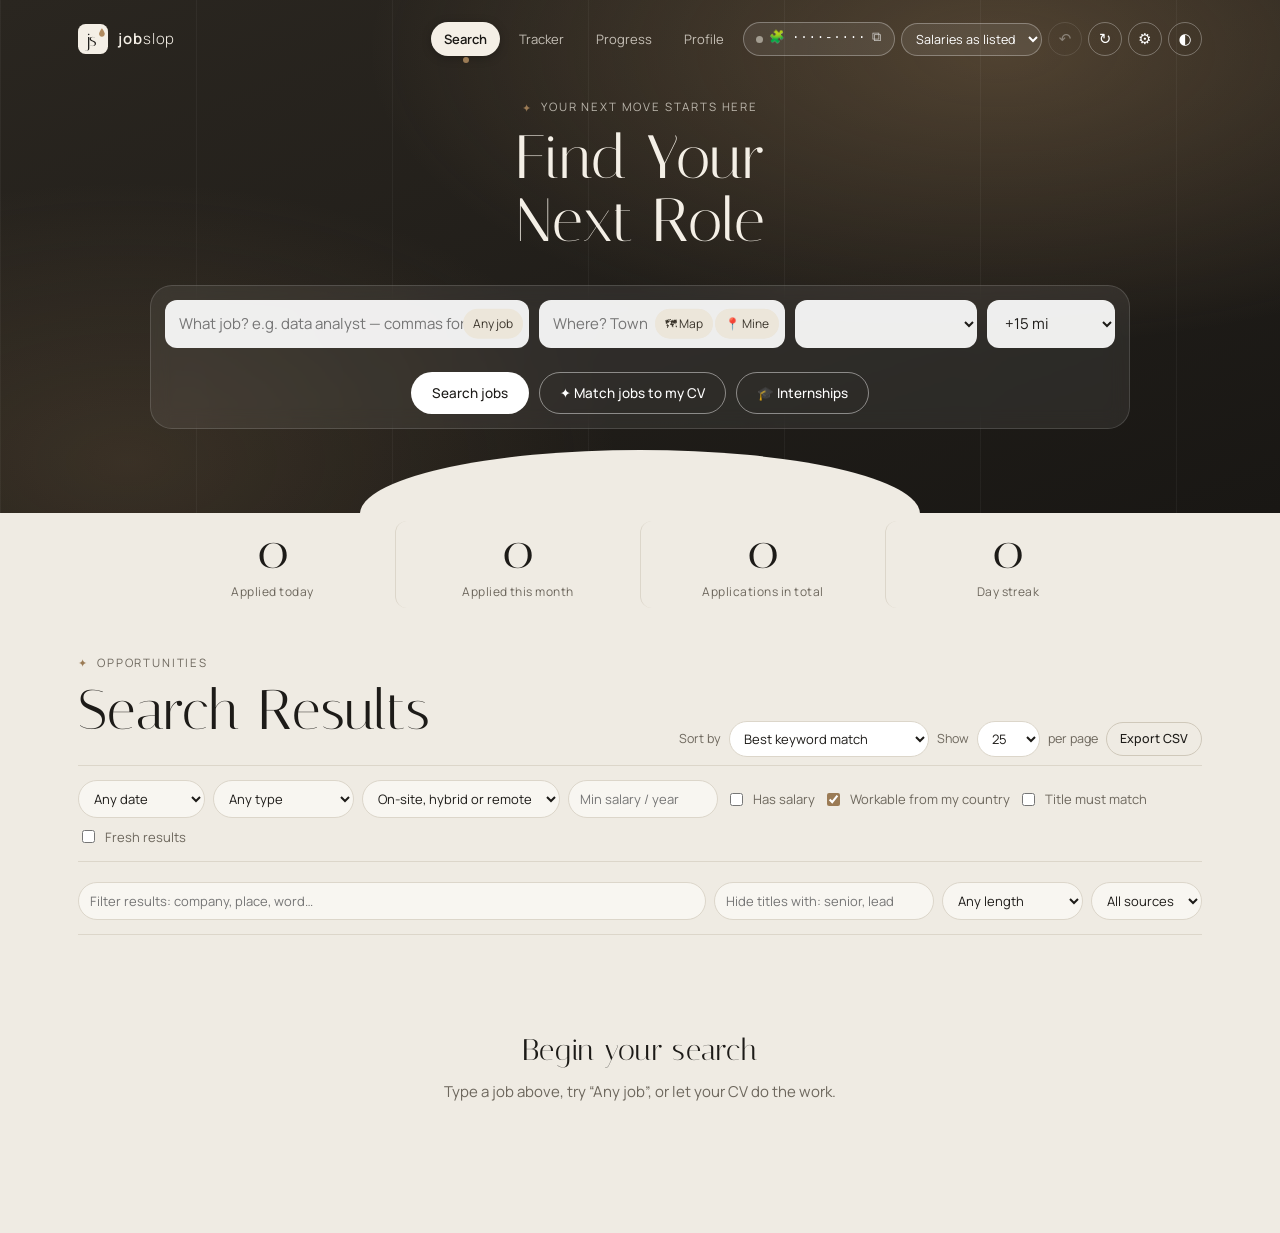
==== ui/index.html @ 191fe71c "Settings in sections; plugins as foldable rows with their own settings Settings has a side menu (Gen" ====
<!doctype html>
<html lang="en" data-theme="auto" data-palette="sand"><head>
<meta charset="utf-8"><meta name="viewport" content="width=device-width,initial-scale=1">
<title>jobslop</title>
<link rel="icon" href="data:image/svg+xml,%3Csvg xmlns='http://www.w3.org/2000/svg' viewBox='0 0 64 64'%3E%3Crect width='64' height='64' rx='16' fill='%231d1b18'/%3E%3Ctext x='29' y='46' text-anchor='middle' font-family='Bodoni MT,Didot,serif' font-size='38' fill='%23f4efe6'%3Ejs%3C/text%3E%3Cpath d='M51 9c0 0-6 8-6 12a6 6 0 0 0 12 0c0-4-6-12-6-12z' fill='%23b08a5f'/%3E%3C/svg%3E">
<link rel="stylesheet" href="/ui/app.css">
</head>
<body>
<div id="loadbar"></div>
<div id="splash"><div>
  <svg viewBox="0 0 64 64" class="mark"><rect width="64" height="64" rx="16" fill="#f4efe6"/><text x="29" y="46" text-anchor="middle" font-family="Italiana,'Bodoni MT',Didot,serif" font-size="38" fill="#1d1b18">js</text><path d="M51 9c0 0-6 8-6 12a6 6 0 0 0 12 0c0-4-6-12-6-12z" fill="#b08a5f"/></svg>
  <div class="word">jobslop</div>
</div></div>

<!-- ======================= HERO ======================= -->
<header class="hero">
  <div class="wrap">
    <nav class="top">
      <a class="logo" id="home" href="#" aria-label="jobslop — go to Search" data-tip="Back to Search"><svg viewBox="0 0 64 64" aria-hidden="true"><rect width="64" height="64" rx="16" fill="#f4efe6"/><text x="29" y="46" text-anchor="middle" font-family="Italiana,'Bodoni MT',Didot,serif" font-size="38" fill="#1d1b18">js</text><path d="M51 9c0 0-6 8-6 12a6 6 0 0 0 12 0c0-4-6-12-6-12z" fill="#b08a5f"/></svg><span class="brand">job<b>slop</b></span></a>
      <div class="navlinks" style="position:relative">
        <button class="tab on" data-tab="search">Search</button>
        <button class="tab" data-tab="tracker">Tracker</button>
        <button class="tab" data-tab="progress">Progress</button>
        <button class="tab" data-tab="profile">Profile</button>
        <button class="navchip" id="extchip" data-tip="Chrome extension code — click to copy"><span class="extdot" id="extdot"></span>🧩 <span id="extchipcode">····-····</span> <span style="opacity:.7">⧉</span></button>
        <select class="navsel cursel" id="currency" title="Show salaries in this currency"></select>
        <button class="iconbtn updicon" id="updicon" aria-label="Update available" aria-haspopup="true" hidden>⬇</button>
        <div class="pop updpop" id="updpop" role="dialog" aria-label="jobslop update"></div>
        <button class="iconbtn" id="undobtn" data-tip="Nothing to undo yet" aria-label="Undo" disabled>↶</button>
        <button class="iconbtn" id="reloadbtn" data-tip="Reload (Ctrl+R)" aria-label="Reload">↻</button>
        <button class="iconbtn" id="gear" data-tip="Settings" aria-label="Settings">⚙</button>
        <button class="iconbtn" id="themebtn" data-tip="Light, dark and colours" aria-label="Light, dark and colours">◐</button>
        <div class="pop" id="themepop">
          <div class="kicker">Appearance</div>
          <div class="seg" id="modeseg"><button data-mode="light">Light</button><button data-mode="auto">Auto</button><button data-mode="dark">Dark</button></div>
          <div class="kicker">Colour scheme</div>
          <div class="swatches" id="swatches"></div>
        </div>
      </div>
    </nav>
    <div class="heroinner">
      <div class="kicker">Your next move starts here</div>
      <h1 id="hello">Find Your<br>Next Role</h1>
      <div class="sub" id="herosub"></div>
      <p class="cheer" id="cheer"></p>
      <form class="searchbox" id="f" autocomplete="off">
        <div class="sfield"><input type="text" id="q" placeholder="What job? e.g. data analyst — commas for several"><button type="button" class="inbtn" id="anybtn" title="Search every job in the area">Any job</button></div>
        <div class="sfield"><input type="text" id="where" placeholder="Where? Town, postcode or address" title="A town, postcode or full address — or leave empty for the whole country" style="padding-right:138px"><div class="wherehint" id="wherehint" hidden></div><button type="button" class="inbtn" id="mapbtn" title="Pick or view the location and radius on a map" style="right:72px">🗺 Map</button><button type="button" class="inbtn" id="locbtn" title="Use the location from your profile">📍 Mine</button></div>
        <select id="country" title="Country"></select>
        <select id="miles" title="Distance"><option value="5">+5 mi</option><option value="10">+10 mi</option><option value="15" selected>+15 mi</option><option value="25">+25 mi</option><option value="50">+50 mi</option><option value="100">+100 mi</option></select>
        <div class="sourcechips" id="srcs"></div>
        <div class="searchacts">
          <button class="pill light" id="go" type="submit">Search jobs</button>
          <button class="pill ghostw" id="matchbtn" type="button" title="Search using your work history and rank by how well jobs fit your CV">✦ Match jobs to my CV</button>
          <button class="pill ghostw" id="internbtn" type="button" title="Internships, placements, graduate schemes and traineeships — for what you typed, or any field">🎓 Internships</button>
        </div>
      </form>
    </div>
  </div>
</header>
<div class="wrap">
  <div class="strip" id="strip">
    <div><div class="n" id="st_today">0</div><div class="l">Applied today</div></div>
    <div><div class="n" id="st_month">0</div><div class="l">Applied this month</div></div>
    <div><div class="n" id="st_total">0</div><div class="l">Applications in total</div></div>
    <div><div class="n" id="st_streak">0</div><div class="l">Day streak</div></div>
  </div>
</div>

<main class="wrap">
<!-- ======================= SEARCH ======================= -->
<section class="view on" id="v-search">
  <div class="panel getstarted" id="getstarted" hidden>
    <div class="gshead"><div><div class="kicker">Getting started</div><b id="gscount"></b></div>
      <button class="iconbtn" id="gsclose" data-tip="Hide this list (it's also in ⚙ Settings)" aria-label="Hide getting started">✕</button></div>
    <div class="gsbar"><i id="gsbar"></i></div>
    <ul class="gslist" id="gslist"></ul>
  </div>
  <div class="head">
    <div><div class="kicker">Opportunities</div><h2 class="title" id="restitle">Search Results</h2></div>
    <div style="display:flex;gap:8px;flex-wrap:wrap;align-items:center">
      <label class="sortby" data-tip="Change the order of the results">Sort by
        <select id="sort">
          <option value="score">Best keyword match</option><option value="cv">Best CV match</option>
          <option value="date">Newest first</option><option value="old">Oldest first</option>
          <option value="salary">Highest salary</option><option value="salary_lo">Lowest salary</option>
          <option value="dist">Nearest first</option>
          <option value="dur_short">Shortest contract first</option><option value="dur_long">Longest / permanent first</option>
          <option value="company">Company A–Z</option><option value="title">Job title A–Z</option>
        </select></label>
      <label class="sortby">Show <select id="perpage" aria-label="Results per page"><option value="25">25</option><option value="50">50</option><option value="100">100</option><option value="0">All</option></select> per page</label>
      <button class="pill line sm" id="csv">Export CSV</button></div>
  </div>
  <div class="filters">
    <select id="posted" title="Posted within"><option value="0">Any date</option><option value="1">Last 24 hours</option><option value="3">Last 3 days</option><option value="7">Last week</option><option value="14">Last 2 weeks</option><option value="30">Last month</option></select>
    <select id="jtype" title="Job type"><option value="">Any type</option><option value="fulltime">Full-time</option><option value="parttime">Part-time</option><option value="contract">Contract / temp</option><option value="internship">Internship</option></select>
    <select id="remote" title="Work mode"><option value="">On-site, hybrid or remote</option><option value="remote">Remote only</option><option value="hybrid">Hybrid</option><option value="onsite">On-site only</option></select>
    <input type="number" id="salmin" placeholder="Min salary / year" min="0" step="1000" style="width:150px" title="Jobs without a salary listed are kept unless you tick 'Has salary'">
    <label class="check"><input type="checkbox" id="hassal"> Has salary</label>
    <label class="check" title="Remote jobs must accept people from your country"><input type="checkbox" id="local" checked> Workable from my country</label>
    <label class="check"><input type="checkbox" id="strict"> Title must match</label>
    <label class="check" title="Search the sites again instead of reusing recent results"><input type="checkbox" id="fresh"> Fresh results</label>
  </div>
  <div class="filters" style="border-top:0">
    <input type="text" class="grow" id="filter" placeholder="Filter results: company, place, word…">
    <input type="text" id="exclude" placeholder="Hide titles with: senior, lead" style="width:220px">
    <select id="durfilter" title="Contract length"><option value="">Any length</option><option value="perm">Permanent only</option><option value="contract">Contracts only</option><option value="short">Up to 6 months</option><option value="mid">6–12 months</option><option value="long">Over 12 months</option></select>
    <select id="srcfilter"><option value="">All sources</option></select>
  </div>
  <div class="statusline" id="status"></div>
  <ul class="jobs" id="list"><li class="empty"><span class="serif">Begin your search</span>Type a job above, try “Any job”, or let your CV do the work.</li></ul>
  <nav class="pager" id="pager" aria-label="Result pages" hidden></nav>
</section>

<!-- ======================= TRACKER ======================= -->
<section class="view" id="v-tracker">
  <div class="head">
    <div><div class="kicker">Application tracker</div><h2 class="title">Your Applications</h2></div>
    <div style="display:flex;gap:8px;flex-wrap:wrap">
      <input type="text" id="tfilter" placeholder="Find…" style="width:200px;border-radius:999px">
      <label class="sortby">Sort by <select id="tsort"><option value="added">Recently added</option><option value="applied">Applied date</option><option value="follow">Follow-up date</option><option value="salary">Highest salary</option><option value="company">Company A–Z</option><option value="title">Job title A–Z</option></select></label>
      <button class="pill dark sm" id="addapp">+ Add application</button>
      <button class="pill line sm" id="tcsv">Export CSV</button>
    </div>
  </div>
  <p class="muted" style="margin:0 0 16px;font-size:13.5px">Drag cards between columns, or use the buttons on each card. Dates are recorded automatically for your stats.</p>
  <div class="panel boardempty" id="boardempty" hidden><div><b>Nothing tracked yet.</b> <span class="muted" style="font-size:13.5px">Press ☆ Save or ✓ Mark applied on any search result and it lands here — or add one you applied to elsewhere.</span></div><button class="pill dark sm" id="gosearch">Find jobs</button></div>
  <div class="board" id="board"></div>
</section>

<!-- ======================= PROGRESS ======================= -->
<section class="view" id="v-progress">
  <div class="head"><div><div class="kicker">Your progress</div><h2 class="title">Momentum</h2></div></div>
  <div class="tiles" id="tiles"></div>
  <div class="grid2">
    <div class="panel"><h3>Applications per day</h3><div class="muted" style="font-size:13px">Last 30 days</div><div class="bars" id="bars"></div><div class="barlabels" id="barlabels"></div></div>
    <div class="panel"><h3>Weekly goal</h3><div class="goalbox" style="margin-top:10px"><svg class="ring" viewBox="0 0 120 120" id="ring"></svg>
      <div><div class="muted" style="font-size:13px">Applications this week</div><div class="serif" style="font-size:40px" id="goaltext">0 / 10</div>
      <label class="f" style="margin-top:8px">Goal per week<input type="number" id="goal" min="1" max="200" value="10" style="width:110px"></label></div></div></div>
  </div>
  <div class="grid3">
    <div class="panel funnel"><h3>Pipeline</h3><div id="funnel"></div></div>
    <div class="panel list2"><h3>Top companies</h3><div id="topco" translate="no"></div></div>
    <div class="panel list2"><h3>Follow-ups due</h3><div id="followups"></div></div>
  </div>
  <div class="grid3" id="plugcards" style="margin-top:16px" hidden></div>
</section>

<!-- ======================= PROFILE ======================= -->
<section class="view" id="v-profile">
  <div class="head">
    <div><div class="kicker">Your profile</div><h2 class="title">About You</h2></div>
    <div style="display:flex;gap:8px;flex-wrap:wrap">
      <button class="pill dark sm" id="fromcv">📄 Fill from my CV</button>
      <button class="pill line sm" id="fromli" data-tip="Your LinkedIn profile PDF (More → Save to PDF) or LinkedIn data export (.zip)">in Import from LinkedIn</button>
      <input type="file" id="lifile" accept=".pdf,.zip,.csv" hidden>
      <button class="pill line sm" id="clearprof">Clear profile</button>
    </div>
  </div>
  <p class="muted" style="margin:0 0 6px;font-size:13.5px">Used by the Chrome extension to fill applications, and to match jobs to you. Everything stays on this computer and saves automatically. <span id="psaved"></span></p>
  <p id="fromcvmsg" style="font-size:13.5px;color:var(--accent);margin:4px 0 0"></p>
  <div id="pfields"></div>

  <div class="psec">Work history</div>
  <div class="cards" id="jobs"></div>
  <button class="pill line sm" id="addjob" style="margin-top:10px">+ Add a job</button>

  <div class="psec">CV</div>
  <div class="drop" id="drop">
    <div class="serif" style="font-size:24px">Drop your CV here</div>
    <div class="muted" style="font-size:13px;margin-top:4px">or <label class="linkish">choose a file<input type="file" id="cvfile" accept=".pdf,.docx,.doc,.rtf,.txt" hidden></label> · PDF or Word, up to 10 MB · dropping a CV also fills your profile</div>
  </div>
  <div style="display:flex;gap:10px;align-items:center;margin-top:10px"><span id="cvinfo" class="muted" style="font-size:13.5px"></span><button class="pill line sm" id="cvremove" hidden>Remove CV</button></div>

  <div class="psec">Cover letter template</div>
  <p class="muted" style="font-size:13px;margin:-4px 0 8px">These are replaced automatically: {company} {title} {first_name} {full_name}</p>
  <textarea id="cover_letter_template" class="pf" rows="9" placeholder="Dear Hiring Manager,&#10;&#10;I'm excited to apply for the {title} role at {company}…&#10;&#10;Kind regards,&#10;{full_name}"></textarea>

  <div class="psec pc-only">Chrome extension — one-time setup</div>
  <div class="panel pc-only">
    <div style="display:flex;justify-content:space-between;align-items:center;gap:10px;flex-wrap:wrap">
      <div id="extstatus" class="muted" style="font-size:13.5px"></div>
      <button class="pill dark sm" id="extsetup">⚡ Set up for me</button>
    </div>
    <ol class="steps">
      <li>Click <b>⚡ Set up for me</b> — it opens Chrome's extensions page and the extension folder, and copies the folder path for you</li>
      <li>In Chrome, turn on <b>Developer mode</b> (top-right switch)</li>
      <li>Click <b>Load unpacked</b>, paste the path (Ctrl+V) or pick: <code id="extfolder"></code> <button class="pill line sm" id="openext">Open folder</button></li>
      <li>That's it — the extension connects by itself. (If it ever asks, the code is <b id="extcode" class="code"></b> <button class="pill line sm" id="copycode">⧉ Copy</button>)</li>
    </ol>
    <p class="muted" style="font-size:12.5px;margin:0 0 8px">Chrome doesn't allow programs to install extensions silently, so these two clicks in Chrome are needed once.</p>
    <p class="muted" style="font-size:13px;margin:0">Then press <b>⚡ Easy apply</b> on any job: it opens in Chrome and a <b>Fill application</b> button appears. It never submits — you always check and submit yourself.</p>
  </div>
</section>
</main>

<!-- ======================= MODALS ======================= -->
<div class="modal" id="m-keys"><div class="box settings">
  <div class="sethead"><h3>Settings</h3></div>
  <div class="setwrap">
    <nav class="setnav" id="setnav" aria-label="Settings sections">
      <button data-set="general" class="on">General</button>
      <button data-set="search">Searching</button>
      <button data-set="plugins">Plugins</button>
      <button data-set="phone" class="pc-only">Phone access</button>
      <button data-set="updates" class="pc-only">Updates</button>
      <button data-set="help">Help &amp; feedback</button>
    </nav>
    <div class="setpane">
      <section data-set="general">
        <div class="psec" style="margin-top:0">Preferences</div>
        <div class="pgrid">
          <label class="f" data-tip="The app's language. More languages come as plugins">Language<select class="langsel" id="setlang"></select></label>
          <label class="f">Show salaries in<select class="cursel" id="setcurrency"></select></label>
          <label class="f">Distances in<select id="setunit"><option value="mi">Miles</option><option value="km">Kilometres</option></select></label>
        </div>
        <p class="muted" style="font-size:12.5px;margin:8px 0 0" id="ratesnote"></p>
      </section>
      <section data-set="search" hidden>
        <div class="psec" style="margin-top:0">Job match terms</div>
  <p class="muted" style="font-size:12.5px;margin:-4px 0 10px">Teach the app what a job can be called. Searching any of the names finds all of them, and “title only” means the word must be in the job <i>title</i> — so “communication” listed as a skill in an advert won't count as a communications job. Also used by “Match jobs to my CV”.</p>
        <div id="mterms"></div>
        <div style="display:flex;gap:8px;margin-top:8px"><button class="pill line sm" id="addterm">+ Add a job term</button></div>
        <div class="pc-only">
          <div class="psec">Backup for LinkedIn, Indeed & Glassdoor</div>
          <p class="muted" style="font-size:12.5px;margin:0 0 8px">Indeed and Glassdoor are searched free from this computer. If a site refuses, Apify takes over (free plan: $5 credit a month, each search capped at $0.25).</p>
          <label class="f" style="max-width:420px">Apify API token<input type="password" id="apify_token"></label>
          <p class="muted" style="font-size:12.5px;margin:4px 0 0">Free: <span class="linkish" data-href="https://console.apify.com/sign-up">console.apify.com/sign-up</span> → Settings → API &amp; Integrations</p>
          <p class="muted" style="font-size:12.5px;margin:10px 0 0">Keys for other job boards are with their plugin under Plugins.</p>
        </div>
      </section>
      <section data-set="plugins" hidden>
        <div class="plugbar">
          <input type="search" id="plugfind" placeholder="Search plugins" aria-label="Search plugins">
          <label class="check"><input type="checkbox" id="plugonly"> Enabled only</label>
        </div>
        <div class="plist" id="plugs"></div>
        <div class="pc-only">
          <div class="psec">Add a plugin</div>
          <div class="lirow"><input type="text" id="pluglink" placeholder="github.com/someone/their-plugin" autocomplete="off" aria-label="GitHub link of a plugin">
            <button class="pill dark sm" id="plugget" data-tip="Download the plugin and show what it adds — nothing is installed until you say so">Install from link</button>
            <button class="pill line sm" id="plugcheck" data-tip="Ask GitHub whether your plugins have newer versions">Check for plugin updates</button></div>
          <p class="muted" id="plugmsg" style="font-size:12.5px;min-height:16px;margin:6px 0 0"></p>
        </div>
      </section>
      <section data-set="phone" class="pc-only" hidden>
        <div class="psec" style="margin-top:0">📱 Phone access</div>
        <p class="muted" style="font-size:12.5px;margin:-4px 0 10px">Use jobslop from your phone on the same Wi-Fi while it runs on this computer. Protected by a PIN, and only reachable on your home network.</p>
    <label class="check"><input type="checkbox" id="phoneon"> Allow my phone to connect</label>
    <div id="phonebox" class="phonebox" hidden>
      <div id="phoneqr" class="phoneqr" data-tip="Scan with your phone's camera"></div>
      <div style="flex:1;min-width:200px">
        <div class="muted" style="font-size:12.5px">On your phone, scan the code or open:</div>
        <div class="code" id="phoneurl" style="font-size:15px;letter-spacing:1px;margin:2px 0 10px"></div>
        <div class="muted" style="font-size:12.5px">PIN</div>
        <div class="code" id="phonepin" style="font-size:28px;letter-spacing:6px"></div>
        <div style="display:flex;gap:8px;flex-wrap:wrap;margin-top:10px">
          <button class="pill line sm" id="phonenewpin" data-tip="Make a new PIN (signs all phones out)">New PIN</button>
          <button class="pill line sm" id="phonesignout">Sign out all phones</button>
        </div>
        <p class="muted" style="font-size:12px;margin:10px 0 0" id="phonenote"></p>
      </div>
    </div>
      </section>
      <section data-set="updates" class="pc-only" hidden>
        <div class="psec" style="margin-top:0">Updates</div>
        <div style="display:flex;gap:10px;align-items:center;flex-wrap:wrap"><span id="updinfo" class="muted" style="font-size:13px;flex:1;min-width:200px"></span><button class="pill line sm" id="updcheck">Check for updates</button></div>
        <label class="check" style="margin-top:8px"><input type="checkbox" id="updoff"> Don't receive any updates</label>
        <p class="muted" style="font-size:12px;margin:4px 0 0 22px">When ticked, jobslop never checks for new versions. Otherwise it asks GitHub twice a day — nothing about you is sent.</p>
      </section>
      <section data-set="help" hidden>
        <div class="psec" style="margin-top:0">Keyboard shortcuts</div>
  <div class="shortcuts">
    <span><span class="kbd">Ctrl</span> <span class="kbd">Z</span></span><span>Undo your last change (saving, applying, moving or removing a job, profile imports)</span>
    <span><span class="kbd">/</span></span><span>Jump to the search box</span>
    <span><span class="kbd">Ctrl</span> <span class="kbd">R</span></span><span>Reload the app</span>
    <span><span class="kbd">Esc</span></span><span>Close a window or pop-up</span>
  </div>
        <div class="psec">More</div>
        <div style="display:flex;gap:8px;flex-wrap:wrap"><button class="pill line sm" id="feedback">✉ Send feedback</button><button class="pill line sm" id="gsshow">Show the getting-started list</button><button class="pill line sm" id="retour" data-tip="Show the welcome tour again">↺ Take the tour again</button></div>
      </section>
    </div>
  </div>
  <div class="row setfoot"><button class="pill line" data-close>Close</button><button class="pill dark" id="savekeys">Save settings</button></div>
</div></div>

<div class="modal" id="m-plugin"><div class="box">
  <h3 id="pititle">Install this plugin?</h3>
  <div id="pibody"></div>
  <p class="piwarn" id="piwarn">⚠ This plugin can run code on your computer. Only install plugins from people you trust.</p>
  <div class="row"><button class="pill line" data-close>Cancel</button><button class="pill dark" id="pigo">Install</button></div>
</div></div>

<div class="modal" id="m-clear"><div class="box">
  <h3>Clear your profile?</h3>
  <p class="muted">This removes your details, work history and cover letter so you can start fresh — for example with a new CV. Your saved jobs and tracker are kept.</p>
  <div class="row"><button class="pill line" data-close>Cancel</button><button class="pill line" id="clear1">Clear details, keep CV</button><button class="pill dark" id="clear2">Clear details and CV</button></div>
</div></div>

<div class="modal" id="m-import"><div class="box">
  <h3 id="imptitle">Import from LinkedIn</h3>
  <p class="muted" id="impsub" style="font-size:13.5px"></p>
  <ul class="implist" id="implist"></ul>
  <div class="row"><button class="pill line" data-close>Cancel</button>
    <button class="pill line" id="impreplace" data-tip="Use these details instead of what's in your profile now">Replace my profile</button>
    <button class="pill dark" id="impadd" data-tip="Keep what you have, fill the empty fields and add new jobs">Add to my profile</button></div>
</div></div>

<div class="modal" id="m-lihelp"><div class="box">
  <h3>Import from LinkedIn</h3>
  <p class="muted" style="font-size:13.5px;margin-bottom:4px"><b style="color:var(--text)">Paste your profile link.</b> jobslop opens it in Chrome, where the extension reads your profile — you need to be signed in to LinkedIn there.</p>
  <div class="lirow"><input type="text" id="liurl" placeholder="linkedin.com/in/your-name" autocomplete="off"><button class="pill dark" id="ligo">Import</button></div>
  <p id="listatus" class="muted" style="font-size:13px;min-height:18px;margin:8px 0 0"></p>
  <div class="psec" style="margin-top:14px">Or use a file</div>
  <ol class="oblist" style="counter-reset:none">
    <li><b>Profile PDF (quickest):</b> on LinkedIn open your profile → <b>Resources</b> (or <b>More</b>) → <b>Save to PDF</b>.</li>
    <li><b>Data export (most complete):</b> LinkedIn → <b>Settings → Data privacy → Get a copy of your data</b> → pick Profile, Positions, Education, Skills. LinkedIn emails you a .zip — use that.</li>
  </ol>
  <div class="row"><button class="pill line" data-close>Close</button><button class="pill line" id="lipick">Choose a file…</button></div>
</div></div>

<div class="modal" id="m-add"><div class="box">
  <h3 id="addtitle">Add an application</h3>
  <p class="muted" style="font-size:13.5px" id="addsub">For jobs you applied to outside jobslop.</p>
  <div class="pgrid" style="margin-top:10px">
    <label class="f">Job title<input type="text" id="a_title"></label>
    <label class="f">Company<input type="text" id="a_company"></label>
    <label class="f">Location<input type="text" id="a_location"></label>
    <label class="f">Salary<input type="text" id="a_salary"></label>
    <label class="f">Status<select id="a_status"></select></label>
    <label class="f">Date applied<input type="date" id="a_applied"></label>
    <label class="f">Follow up on<input type="date" id="a_follow"></label>
    <label class="f wide">Link (optional)<input type="text" id="a_url" placeholder="https://"></label>
    <label class="f wide">Notes<textarea id="a_notes" rows="3"></textarea></label>
  </div>
  <div class="row"><button class="pill line" id="a_delete" hidden style="margin-right:auto">Remove</button><button class="pill line" data-close>Cancel</button><button class="pill dark" id="a_save">Save</button></div>
</div></div>

<div class="modal" id="m-map"><div class="box" style="width:min(820px,100%)">
  <h3>Search area</h3>
  <p class="muted" style="font-size:13.5px;margin:0 0 10px">Click the map (or drag the pin) to choose a place, then set how far you'll travel. Town search is built into the app, and the <b>Offline</b> map works with no internet at all.</p>
  <div style="display:flex;gap:8px;margin-bottom:10px;flex-wrap:wrap;align-items:center">
    <input type="text" id="mapq" placeholder="Search a town or city…" style="flex:1;min-width:180px"><button class="pill dark sm" id="mapfind">Find</button>
    <div class="seg" id="mapseg" style="margin:0;width:200px" data-tip="Street map needs internet (free OpenStreetMap). Offline map is built in."><button data-style="street">Street</button><button data-style="offline">Offline</button></div>
    <span id="maplayers" style="display:contents"></span>
  </div>
  <div id="map" style="height:400px;border-radius:14px;border:1px solid var(--line);overflow:hidden;background:var(--surface2);display:grid;place-items:center"><span class="muted"><span class="spin"></span> Loading map…</span></div>
  <div style="display:flex;align-items:center;gap:14px;margin-top:12px;flex-wrap:wrap">
    <div style="flex:1;min-width:200px"><div class="serif" style="font-size:22px" id="maplabel">—</div></div>
    <label class="f" style="flex:1;min-width:220px">Radius: <b id="mapradlabel" style="color:var(--text)"></b><input type="range" id="maprad" min="1" max="100" value="15" style="accent-color:var(--accent)"></label>
  </div>
  <div id="maplists"></div>
  <div class="row"><button class="pill line" data-close>Cancel</button><button class="pill dark" id="mapuse">Use this area</button></div>
</div></div>

<div class="modal" id="m-offer"><div class="box">
  <div class="offerhead">🥂</div>
  <h3>Congratulations!</h3>
  <p style="margin-top:0">You got an offer for <b id="offerjob"></b>. Thank you for using jobslop — that's brilliant news.</p>
  <p class="muted" style="font-size:13px">Would you share how you got there? It helps make jobslop better for the next person. The email is anonymous — it doesn't mention the job, the company or anything about you, just a few numbers. It opens in your own email app, addressed to <b>jobslop@proton.me</b>, so you can read and change every word before you press send. jobslop itself never sends anything.</p>
  <textarea id="offermail" rows="12" aria-label="Email text"></textarea>
  <div class="row"><button class="pill line" data-close>Not now</button><button class="pill line" id="offercopy">⧉ Copy text</button><button class="pill dark" id="offersend">✉ Open in my email</button></div>
</div></div>

<div class="modal" id="m-whatsnew"><div class="box">
  <h3 id="wntitle">What's new</h3>
  <div id="wnnotes" class="muted" style="font-size:14px;white-space:pre-wrap;line-height:1.6;max-height:50vh;overflow:auto"></div>
  <div class="row"><button class="pill line" data-close>Close</button><button class="pill dark" id="wnupdate">Update now</button></div>
</div></div>

<div class="modal" id="m-feedback"><div class="box">
  <h3>Send feedback</h3>
  <p class="muted" style="font-size:13px">Ideas, bugs, a job you landed — anything helps. This opens an email to <b>jobslop@proton.me</b> in your email app, so you can check it before sending. Thank you for using jobslop!</p>
  <textarea id="fbmail" rows="10" aria-label="Email text"></textarea>
  <div class="row"><button class="pill line" data-close>Cancel</button><button class="pill line" id="fbcopy">⧉ Copy text</button><button class="pill dark" id="fbsend">✉ Open in my email</button></div>
</div></div>

<!-- ======================= ONBOARDING (first run) ======================= -->
<div class="modal" id="m-onboard"><div class="box ob">
  <div class="obhero"><svg viewBox="0 0 64 64" class="oblogo"><rect width="64" height="64" rx="16" fill="#f4efe6"/><text x="29" y="46" text-anchor="middle" font-family="Italiana,'Bodoni MT',Didot,serif" font-size="38" fill="#1d1b18">js</text><path d="M51 9c0 0-6 8-6 12a6 6 0 0 0 12 0c0-4-6-12-6-12z" fill="#b08a5f"/></svg>
    <div class="kicker" style="color:rgba(244,239,230,.7)" id="obkick">Welcome</div></div>

  <section class="obstep" data-step="0">
    <h3>Welcome to jobslop</h3>
    <label class="f" style="max-width:220px;margin:0 0 10px">Language<select class="langsel" id="oblang"></select></label>
    <p>One place to search dozens of job boards, match jobs to your CV, track every application, and fill in application forms for you.</p>
    <ul class="oblist"><li>🔎 <b>Search</b> LinkedIn, Indeed, Glassdoor and many more at once</li><li>✦ <b>Match</b> jobs to your CV and see how well each fits</li><li>📋 <b>Track</b> applications and your progress</li><li>⚡ <b>Easy apply</b> with the Chrome extension filling forms for you</li></ul>
    <p class="muted" style="font-size:12.5px">Takes about a minute, and you can skip any step. Everything stays on this computer — and anything you do can be undone with <span class="kbd">Ctrl</span> <span class="kbd">Z</span>.</p>
  </section>

  <section class="obstep" data-step="1" hidden>
    <h3>Start with your CV</h3>
    <p>Drop your CV here and jobslop fills in your profile — name, contact details, work history, skills and more. You can check and edit it later in <b>Profile</b>.</p>
    <div class="drop" id="obdrop"><div class="serif" style="font-size:22px">Drop your CV here</div>
      <div class="muted" style="font-size:13px;margin-top:4px">or <label class="linkish">choose a file<input type="file" id="obcv" accept=".pdf,.docx,.doc,.rtf,.txt" hidden></label> · PDF or Word</div></div>
    <div class="muted" style="font-size:12.5px;margin-top:12px">No CV to hand? Paste your LinkedIn profile link instead (opens in Chrome; needs the extension):</div>
    <div class="lirow"><input type="text" id="obliurl" placeholder="linkedin.com/in/your-name" autocomplete="off"><button class="pill line sm" id="obligo">Import</button></div>
    <p id="obcvmsg" style="font-size:13.5px;color:var(--accent);min-height:20px;margin:10px 0 0"></p>
  </section>

  <section class="obstep" data-step="2" hidden>
    <h3>Where are you looking?</h3>
    <p>Pick your country and town. You can change these any time with <b>📍 Mine</b> or the <b>🗺 Map</b> next to the search box.</p>
    <div class="pgrid">
      <label class="f">Country<select id="obcountry"></select></label>
      <label class="f">Town or city<input type="text" id="obtown" placeholder="e.g. Birmingham"></label>
      <label class="f">Show salaries in<select class="cursel" id="obcurrency"></select></label>
      <label class="f">Distances in<select id="obunit"><option value="mi">Miles</option><option value="km">Kilometres</option></select></label>
    </div>
  </section>

  <section class="obstep" data-step="3" hidden>
    <h3>Searching</h3>
    <ul class="oblist">
      <li><b>Type a job</b> — use commas for several, e.g. <i>chef, kitchen porter</i></li>
      <li><b>Any job</b> — no keyword, shows everything near you</li>
      <li><b>✦ Match jobs to my CV</b> — searches your job titles and ranks results by fit</li>
      <li><b>Filters</b> — date posted, full/part-time, remote, minimum salary, nearest first</li>
      <li><b>Job boards</b> — tick or untick the chips under the search box; extra boards can be added with free keys in <b>⚙ Settings</b></li>
    </ul>
  </section>

  <section class="obstep" data-step="4" hidden>
    <h3>Apply & keep track</h3>
    <ul class="oblist">
      <li><b>☆ Save</b> or <b>✓ Mark applied</b> on any job — it goes on your <b>Tracker</b> board</li>
      <li><b>Progress</b> shows applications today, this month, your streak and interview rate</li>
      <li>Changed your mind? <b>↶ Undo</b> (top right, or <span class="kbd">Ctrl</span> <span class="kbd">Z</span>) puts back your last change</li>
      <li><b>⚡ Easy apply</b> opens the job in Chrome where the extension fills the form with your profile and CV. It never submits — you always check and submit yourself.</li>
    </ul>
    <div class="panel" style="padding:14px 16px;margin-top:6px"><b>Set up the Chrome extension</b> <span class="muted" style="font-size:13px">(optional, two clicks in Chrome)</span>
      <div style="margin-top:8px;display:flex;gap:8px;flex-wrap:wrap"><button class="pill dark sm" id="obext">⚡ Set it up now</button><span class="muted" style="font-size:12.5px;align-self:center" id="obextnote">or later from <b>Profile</b></span></div></div>
  </section>

  <div class="obfoot">
    <button class="pill line sm" id="obskip">Skip tour</button>
    <div class="obdots" id="obdots"></div>
    <div style="display:flex;gap:8px"><button class="pill line sm" id="obback">Back</button><button class="pill dark sm" id="obnext">Next</button></div>
  </div>
</div></div>

<div id="toast" role="status" aria-live="polite"></div>

<script src="/ui/js/core.js"></script>
<script src="/ui/js/i18n.js"></script>
<script src="/ui/js/nav.js"></script>
<script src="/ui/js/boards.js"></script>
<script src="/ui/js/plugins.js"></script>
<script src="/ui/js/search.js"></script>
<script src="/ui/js/map.js"></script>
<script src="/ui/js/results.js"></script>
<script src="/ui/js/tracker.js"></script>
<script src="/ui/js/progress.js"></script>
<script src="/ui/js/profile.js"></script>
<script src="/ui/js/started.js"></script>
<script src="/ui/js/updates.js"></script>
<script src="/ui/js/onboarding.js"></script>
<script src="/ui/js/phone.js"></script>
<script src="/ui/js/start.js"></script>
</body></html>
---- ui/app.css ----
/* fonts ship with the app, so the look works offline too */
@font-face{font-family:"Italiana";src:url(/static/Italiana-Regular.ttf) format("truetype");font-display:swap}
@font-face{font-family:"Manrope";src:url(/static/Manrope.ttf) format("truetype");font-weight:200 800;font-display:swap}
/* ---------- themes ---------- */
:root{--display:"Italiana","Didot","Bodoni MT","Times New Roman",serif;--body:"Manrope","Segoe UI",system-ui,sans-serif;
  --bg:#efebe3;--surface:#f8f6f1;--surface2:#ffffff;--text:#1d1b18;--muted:#6d675d;--line:#dcd6ca;--line2:#cfc8ba;
  --good:#3f8a5a;--warn:#b0692b;--bad:#b04a3f;--shadow:0 1px 2px rgba(30,25,15,.05),0 8px 30px rgba(30,25,15,.06);
  --hero1:#191714;--hero2:#2a2620;--herotext:#f4efe6;--accent:#9b7b55;--accent-soft:rgba(155,123,85,.14)}
:root[data-palette="sage"]{--accent:#6b8a67;--accent-soft:rgba(107,138,103,.15)}
:root[data-palette="ocean"]{--accent:#3d7096;--accent-soft:rgba(61,112,150,.14)}
:root[data-palette="terracotta"]{--accent:#b4623d;--accent-soft:rgba(180,98,61,.14)}
:root[data-palette="plum"]{--accent:#86608f;--accent-soft:rgba(134,96,143,.15)}
:root[data-palette="graphite"]{--accent:#5d6166;--accent-soft:rgba(93,97,102,.15)}
:root[data-theme="dark"]{--bg:#12110f;--surface:#1a1916;--surface2:#211f1b;--text:#ece7dc;--muted:#a39d91;--line:#2d2a25;--line2:#3a3630;
  --shadow:0 1px 2px rgba(0,0,0,.3),0 10px 30px rgba(0,0,0,.25);--hero1:#0c0b0a;--hero2:#1d1a16}
@media (prefers-color-scheme:dark){:root[data-theme="auto"]{--bg:#12110f;--surface:#1a1916;--surface2:#211f1b;--text:#ece7dc;--muted:#a39d91;--line:#2d2a25;--line2:#3a3630;
  --shadow:0 1px 2px rgba(0,0,0,.3),0 10px 30px rgba(0,0,0,.25);--hero1:#0c0b0a;--hero2:#1d1a16}}
:root[data-theme="dark"]{--accent-soft:color-mix(in srgb,var(--accent) 22%,transparent)}

*{box-sizing:border-box}
[hidden]{display:none!important}     /* hidden always wins, even over buttons' own display style */
html{scroll-behavior:smooth}
body{margin:0;background:var(--bg);color:var(--text);font:400 15px/1.55 var(--body);-webkit-font-smoothing:antialiased}
a{color:inherit}
.wrap{max-width:1180px;margin:0 auto;padding:0 28px}
.serif{font-family:var(--display);font-weight:400;letter-spacing:.01em}
.kicker{font-size:11.5px;letter-spacing:.16em;text-transform:uppercase;color:var(--muted);display:flex;align-items:center;gap:8px}
.kicker::before{content:"✦";font-size:11px;color:var(--accent)}
.muted{color:var(--muted)}
h2.title{font-family:var(--display);font-weight:400;font-size:clamp(34px,4.4vw,56px);line-height:1.02;margin:10px 0 18px;letter-spacing:.005em}

/* ---------- buttons & inputs ---------- */
button{font:inherit;cursor:pointer;border:0;background:none;color:inherit}
.pill{display:inline-flex;align-items:center;gap:7px;border-radius:999px;padding:10px 20px;font-size:13.5px;font-weight:500;transition:.15s;white-space:nowrap;border:1px solid transparent}
.pill.dark{background:var(--text);color:var(--bg)}
.pill.dark:hover{opacity:.88}
.pill.light{background:#fff;color:#1d1b18}
.pill.light:hover{background:#f1ece2}
.pill.line{border-color:var(--line2);color:var(--text)}
.pill.line:hover{border-color:var(--text)}
.pill.ghostw{border-color:rgba(255,255,255,.45);color:#fff}
.pill.ghostw:hover{background:rgba(255,255,255,.1)}
.pill.accent{background:var(--accent);color:#fff}
.pill.sm{padding:6px 13px;font-size:12.5px}
.pill:disabled{opacity:.45;cursor:default}
.iconbtn{width:34px;height:34px;border-radius:50%;display:inline-grid;place-items:center;border:1px solid var(--line2);color:var(--text)}
.iconbtn:hover{border-color:var(--text)}
input[type=text],input[type=search],input[type=url],input[type=email],input[type=tel],input[type=password],input[type=number],input[type=date],select,textarea{
  font:inherit;color:var(--text);background:var(--surface2);border:1px solid var(--line);border-radius:10px;padding:10px 12px;width:100%;outline:none;transition:border-color .15s}
input:focus,select:focus,textarea:focus{border-color:var(--accent)}
textarea{resize:vertical;min-height:70px;line-height:1.5}
label.f{display:flex;flex-direction:column;gap:5px;font-size:12px;color:var(--muted);letter-spacing:.02em}
.check{display:inline-flex;align-items:center;gap:7px;font-size:13px;color:var(--muted);cursor:pointer;user-select:none}
.check input{accent-color:var(--accent);width:15px;height:15px}

/* ---------- hero ---------- */
.hero{position:relative;color:var(--herotext);background:
   radial-gradient(900px 420px at 78% 10%,color-mix(in srgb,var(--accent) 38%,transparent),transparent 70%),
   radial-gradient(700px 400px at 10% 90%,color-mix(in srgb,var(--accent) 20%,transparent),transparent 70%),
   linear-gradient(160deg,var(--hero2),var(--hero1));
  padding-bottom:84px;overflow:hidden}
.hero::before{content:"";position:absolute;inset:0;background:
   repeating-linear-gradient(90deg,rgba(255,255,255,.045) 0 1px,transparent 1px 196px);pointer-events:none}
.hero::after{content:"";position:absolute;left:50%;bottom:-1px;transform:translateX(-50%);width:min(560px,80vw);height:64px;
  background:var(--bg);border-radius:50% 50% 0 0/100% 100% 0 0}
nav.top{position:relative;z-index:10;display:flex;align-items:center;justify-content:space-between;padding:22px 0}
.brand{font-weight:600;letter-spacing:.06em;font-size:15px}
.brand b{font-weight:300}
.navlinks{display:flex;gap:6px;align-items:center;flex-wrap:wrap}
.navlinks button.tab{font-size:13px;padding:7px 13px;border-radius:999px;color:rgba(244,239,230,.75)}
.navlinks button.tab:hover{color:#fff}
.navlinks button.tab{position:relative;transition:background .2s,color .2s}
.navlinks button.tab.on{color:var(--hero1,#1d1b18);background:#f4efe6;font-weight:600;box-shadow:0 2px 10px rgba(0,0,0,.25)}
.navlinks button.tab.on::after{content:"";position:absolute;left:50%;bottom:-7px;width:6px;height:6px;border-radius:50%;background:var(--accent);transform:translateX(-50%)}
/* slim header on every tab except Search */
.hero{transition:padding .25s ease}
.hero.compact{padding-bottom:14px}
.hero.compact .heroinner,.hero.compact::after{display:none}
.hero.compact nav.top{padding:14px 0}
.navlinks .iconbtn{border-color:rgba(255,255,255,.3);color:#fff}
.heroinner{position:relative;z-index:2;text-align:center;padding:38px 0 0}
.hero .kicker{justify-content:center;color:rgba(244,239,230,.7)}
.hero h1{font-family:var(--display);font-weight:400;font-size:clamp(34px,4.8vw,66px);line-height:1.02;margin:10px 0 8px;letter-spacing:.005em}
.heroinner{padding-top:20px!important}
.sortby{display:inline-flex;align-items:center;gap:8px;font-size:12.5px;color:var(--muted);white-space:nowrap}
.sortby select{padding:7px 10px;border-radius:999px;font-size:13px}
.meta .dur{color:var(--accent);font-weight:600}
.implist{margin:10px 0 14px;padding-left:18px;font-size:13.5px;line-height:1.6}
.implist li{margin:4px 0}
.hero .sub{color:rgba(244,239,230,.75);font-size:13px;letter-spacing:.06em}
.hero .cheer{max-width:620px;margin:14px auto 0;font-size:16px;color:rgba(244,239,230,.88);font-weight:300}
.searchbox{margin:34px auto 0;max-width:980px;background:rgba(255,255,255,.07);border:1px solid rgba(255,255,255,.14);backdrop-filter:blur(10px);
  border-radius:22px;padding:14px;display:grid;grid-template-columns:2fr 1.35fr 1fr .7fr;gap:10px;text-align:left}
.searchbox input,.searchbox select{background:rgba(255,255,255,.92);color:#1d1b18;border:0;border-radius:12px;padding:12px 14px}
.searchbox select option{color:#1d1b18}
.sfield{position:relative}
.sfield .inbtn{position:absolute;right:6px;top:50%;transform:translateY(-50%);font-size:12px;padding:6px 10px;border-radius:999px;background:#ece6da;color:#3a342b}
.sfield .inbtn:hover{background:#e0d8c8}
.sfield .inbtn.on{background:var(--accent);color:#fff}
.searchbox:has(#wherehint:not([hidden])) .sourcechips{margin-top:18px}
.wherehint{position:absolute;left:16px;right:16px;top:calc(100% + 4px);font-size:11.5px;color:rgba(255,255,255,.78);white-space:nowrap;overflow:hidden;text-overflow:ellipsis;pointer-events:none}
.searchacts{grid-column:1/-1;display:flex;gap:10px;justify-content:center;flex-wrap:wrap;margin-top:4px}
.sourcechips{grid-column:1/-1;display:flex;flex-wrap:wrap;gap:6px;justify-content:center;font-size:12px}
.chip{display:inline-flex;align-items:center;gap:6px;padding:5px 11px;border-radius:999px;border:1px solid rgba(255,255,255,.22);color:rgba(244,239,230,.85);cursor:pointer;user-select:none}
.chip input{display:none}
.chip.on{background:rgba(255,255,255,.16);border-color:rgba(255,255,255,.4);color:#fff}
.chip.off{opacity:.55}
.chip .dot{width:6px;height:6px;border-radius:50%;background:currentColor;opacity:.5}
.chip.on .dot{background:var(--accent);opacity:1}
.chip.need{border-style:dashed}

/* ---------- stats strip ---------- */
.strip{display:grid;grid-template-columns:repeat(4,1fr);gap:0;margin:8px auto 0;max-width:980px;text-align:center}
.strip>div{padding:6px 10px;border-left:1px solid var(--line)}
.strip>div:first-child{border-left:0}
.strip .n{font-family:var(--display);font-size:clamp(34px,4vw,50px);line-height:1}
.strip .l{font-size:12px;color:var(--muted);margin-top:6px;letter-spacing:.04em}

/* ---------- sections ---------- */
section.view{padding:46px 0 70px;display:none}
section.view.on{display:block}
.head{display:flex;justify-content:space-between;align-items:flex-end;gap:16px;flex-wrap:wrap;margin-bottom:8px}
.filters{display:flex;flex-wrap:wrap;gap:8px;align-items:center;padding:14px 0;border-top:1px solid var(--line);border-bottom:1px solid var(--line);margin-bottom:6px}
.filters select,.filters input{width:auto;padding:8px 11px;font-size:13px;border-radius:999px;background:var(--surface)}
.filters input.grow{flex:1;min-width:170px}
.statusline{font-size:12.5px;color:var(--muted);margin:10px 0 4px;min-height:18px}
.statusline .warn{color:var(--warn)}

/* job rows - numbered list like the reference */
.jobs{list-style:none;margin:0;padding:0}
.jobrow{display:grid;grid-template-columns:54px 1fr auto;gap:6px 18px;padding:20px 4px;border-bottom:1px solid var(--line);align-items:start;transition:background .15s}
.jobrow:hover{background:color-mix(in srgb,var(--surface) 70%,transparent)}
.jobrow .num{font-size:12px;color:var(--muted);padding-top:9px;letter-spacing:.06em}
.jobrow h3{margin:0;font-family:var(--display);font-weight:400;font-size:25px;line-height:1.15;cursor:pointer}
.jobrow h3:hover{color:var(--accent)}
.meta{display:flex;flex-wrap:wrap;gap:4px 16px;font-size:13px;color:var(--muted);margin-top:6px}
.meta b{color:var(--text);font-weight:600}
.sal{color:var(--good);font-weight:600}
.tag{display:inline-block;font-size:11px;letter-spacing:.06em;text-transform:uppercase;padding:2px 9px;border-radius:999px;border:1px solid var(--line2);color:var(--muted)}
.match{display:inline-block;font-size:11.5px;font-weight:600;padding:2px 9px;border-radius:999px;background:var(--accent-soft);color:var(--accent)}
.acts{display:flex;gap:6px;flex-wrap:wrap;justify-content:flex-end;padding-top:4px}
.jobrow details{grid-column:2/-1;font-size:13.5px;color:var(--muted)}
.jobrow summary{cursor:pointer;font-size:12px;letter-spacing:.08em;text-transform:uppercase;width:max-content}
.empty{text-align:center;color:var(--muted);padding:60px 0;font-size:15px}
.empty .serif{font-size:30px;color:var(--text);display:block;margin-bottom:6px}

/* ---------- tracker board ---------- */
.board{display:grid;grid-template-columns:repeat(6,minmax(200px,1fr));gap:12px;overflow-x:auto;padding-bottom:10px}
.col{background:var(--surface);border:1px solid var(--line);border-radius:16px;padding:12px;min-height:240px;transition:.15s}
.col.over{border-color:var(--accent);background:var(--accent-soft)}
.col h4{margin:2px 4px 10px;font-weight:600;font-size:12px;letter-spacing:.12em;text-transform:uppercase;display:flex;justify-content:space-between;color:var(--muted)}
.card{background:var(--surface2);border:1px solid var(--line);border-radius:12px;padding:11px 12px;margin-bottom:9px;cursor:grab;box-shadow:var(--shadow)}
.card:active{cursor:grabbing}
.card .t{font-family:var(--display);font-size:19px;line-height:1.15}
.card .c{font-size:12.5px;color:var(--muted);margin-top:3px}
.card .d{font-size:11.5px;color:var(--muted);margin-top:6px;display:flex;gap:8px;flex-wrap:wrap}
.card .due{color:var(--warn);font-weight:600}
.card .cacts{display:flex;gap:4px;margin-top:8px;flex-wrap:wrap}
.card .cacts button{font-size:11.5px;padding:3px 9px;border-radius:999px;border:1px solid var(--line2)}
.card .cacts button:hover{border-color:var(--text)}

/* ---------- progress ---------- */
.tiles{display:grid;grid-template-columns:repeat(4,1fr);gap:12px}
.tile{background:var(--surface);border:1px solid var(--line);border-radius:18px;padding:18px 20px}
.tile .n{font-family:var(--display);font-size:46px;line-height:1}
.tile .l{font-size:12px;color:var(--muted);letter-spacing:.05em;margin-top:8px}
.tile .s{font-size:12px;color:var(--muted);margin-top:4px}
.plugs{display:grid;grid-template-columns:repeat(auto-fill,minmax(250px,1fr));gap:10px}
.plug{border:1px solid var(--line);border-radius:14px;padding:12px 14px;background:var(--surface);display:flex;flex-direction:column;gap:6px}
.plug.on{border-color:var(--accent);box-shadow:0 0 0 1px var(--accent) inset}
.plug .ph{display:flex;align-items:flex-start;gap:10px;justify-content:space-between}
.plug .pn{font-weight:700;font-size:14px}.plug .pv{font-size:11.5px;color:var(--muted)}
.plug .pd{font-size:12.5px;color:var(--muted);line-height:1.4}
.plug .pa{display:flex;flex-wrap:wrap;gap:4px}.plug .pa span{font-size:10.5px;padding:1px 7px;border-radius:999px;background:var(--surface2);color:var(--muted)}
.piwarn{font-size:13px;padding:10px 12px;border-radius:12px;background:rgba(214,120,60,.12);color:var(--warn);border:1px solid rgba(214,120,60,.35)}
.pimeta{font-size:13px;color:var(--muted);margin:2px 0 10px}
.plug .pbtns{display:flex;gap:8px;flex-wrap:wrap;align-items:center}
.plug .perr{font-size:12px;color:var(--warn)}
.tag{font-size:10px;font-weight:700;letter-spacing:.04em;padding:1px 7px;border-radius:999px;background:var(--accent-soft);color:var(--accent);margin-left:6px;vertical-align:1px}
.sw{position:relative;width:38px;height:22px;flex:0 0 auto;cursor:pointer}
.sw input{opacity:0;position:absolute;inset:0;margin:0;cursor:pointer}
.sw span{position:absolute;inset:0;border-radius:999px;background:var(--line);transition:background .15s}
.sw span::after{content:"";position:absolute;top:3px;left:3px;width:16px;height:16px;border-radius:50%;background:#fff;transition:transform .15s;box-shadow:0 1px 3px rgba(0,0,0,.3)}
.sw input:checked+span{background:var(--accent)}.sw input:checked+span::after{transform:translateX(16px)}
.sw input:focus-visible+span{outline:2px solid var(--accent);outline-offset:2px}
.sw input:disabled+span{opacity:.45}
.panel{background:var(--surface);border:1px solid var(--line);border-radius:18px;padding:20px 22px}
.panel h3{margin:0 0 4px;font-family:var(--display);font-weight:400;font-size:26px}
.grid2{display:grid;grid-template-columns:1.4fr 1fr;gap:12px;margin-top:12px}
.grid3{display:grid;grid-template-columns:repeat(3,1fr);gap:12px;margin-top:12px}
.bars{display:flex;align-items:flex-end;gap:4px;height:160px;margin-top:14px;border-bottom:1px solid var(--line)}
.bars div{flex:1;background:var(--accent);border-radius:4px 4px 0 0;min-height:2px;opacity:.85;position:relative}
.bars div.zero{background:var(--line2);opacity:.6}
.bars div:hover{opacity:1}
.barlabels{display:flex;justify-content:space-between;font-size:11px;color:var(--muted);margin-top:6px}
.funnel .row{display:grid;grid-template-columns:90px 1fr 40px;gap:10px;align-items:center;margin:9px 0;font-size:13px}
.funnel .bar{height:10px;border-radius:99px;background:var(--line)}
.funnel .bar i{display:block;height:100%;border-radius:99px;background:var(--accent)}
.list2 .row{display:flex;justify-content:space-between;padding:8px 0;border-bottom:1px solid var(--line);font-size:13.5px}
.ring{width:120px;height:120px}
.goalbox{display:flex;gap:18px;align-items:center}

/* ---------- profile ---------- */
.pgrid{display:grid;grid-template-columns:repeat(auto-fill,minmax(220px,1fr));gap:12px 16px}
.pgrid .wide{grid-column:1/-1}
.psec{font-size:11.5px;letter-spacing:.16em;text-transform:uppercase;color:var(--muted);margin:22px 0 10px}
.cards{display:grid;gap:12px}
.jobcard{border:1px solid var(--line);border-radius:14px;padding:14px;background:var(--surface2)}
.jobhead{display:flex;justify-content:space-between;align-items:center;gap:8px;margin-bottom:10px}
.jobhead .serif{font-size:21px}
.drop{border:1.5px dashed var(--line2);border-radius:16px;padding:26px;text-align:center;transition:.15s}
.drop.over{border-color:var(--accent);background:var(--accent-soft)}
.linkish{color:var(--accent);text-decoration:underline;cursor:pointer}
code{background:var(--surface2);border:1px solid var(--line);border-radius:6px;padding:1px 6px;font-size:12.5px;word-break:break-all}
.code{font-family:Consolas,monospace;font-size:17px;letter-spacing:3px;color:var(--accent)}
.steps{line-height:2;padding-left:20px;margin:8px 0}

/* ---------- modal, popover, toast ---------- */
.modal{position:fixed;inset:0;background:rgba(10,9,8,.5);display:none;place-items:center;z-index:50;padding:16px}
.modal.open{display:grid}
.modal .box{background:var(--surface);color:var(--text);border-radius:20px;padding:24px;width:min(560px,100%);max-height:88vh;overflow:auto;box-shadow:0 30px 80px rgba(0,0,0,.35)}
.modal .box.wide{width:min(880px,100%);padding:28px 32px}
/* Settings: a side menu of sections, one shown at a time */
.modal .box.settings{width:min(1120px,100%);height:min(780px,92vh);padding:0;display:flex;flex-direction:column;overflow:hidden}
.sethead{padding:22px 28px 10px;border-bottom:1px solid var(--line)}
.sethead h3{margin:0}
.setwrap{flex:1;min-height:0;display:grid;grid-template-columns:200px 1fr}
.setnav{border-right:1px solid var(--line);padding:12px 10px;display:flex;flex-direction:column;gap:3px;overflow:auto;background:var(--surface2)}
.setnav button{text-align:left;padding:9px 12px;border-radius:10px;font-size:13.5px;color:var(--text);background:none;border:0}
.setnav button:hover{background:var(--accent-soft)}
.setnav button.on{background:var(--accent);color:#fff;font-weight:600}
.setpane{overflow:auto;padding:20px 28px 24px}
.setfoot{margin:0!important;padding:12px 28px 16px;border-top:1px solid var(--line)}
/* plugin list: one row each, tick to switch on, arrow to fold open */
.plugbar{display:flex;gap:12px;align-items:center;margin-bottom:10px}
.plugbar input[type=search]{flex:1}
.plist{display:flex;flex-direction:column;gap:6px}
.prow{border:1px solid var(--line);border-radius:12px;background:var(--surface)}
.prow.off .pname{color:var(--muted)}
.phead{display:flex;align-items:center;gap:10px;padding:9px 12px}
.pfold{width:24px;height:24px;border-radius:6px;border:0;background:none;color:var(--muted);font-size:15px;line-height:1;transition:transform .15s}
.pfold:hover{background:var(--accent-soft);color:var(--text)}
.prow.open .pfold{transform:rotate(90deg)}
.phead input[type=checkbox]{width:17px;height:17px;accent-color:var(--accent);margin:0;flex:0 0 auto}
.pname{font-weight:600;font-size:14px;flex:1;cursor:pointer}
.pname small{font-weight:400;color:var(--muted);margin-left:6px;font-size:12px}
.pkind{font-size:11px;color:var(--muted);white-space:nowrap}
.pkind .tag{margin-left:4px}
.pbody{padding:2px 14px 14px 58px;display:flex;flex-direction:column;gap:8px}
.pbody .pd{font-size:13px;color:var(--muted);line-height:1.45}
.pbody .pa{display:flex;flex-wrap:wrap;gap:4px}.pbody .pa span{font-size:11px;padding:1px 8px;border-radius:999px;background:var(--surface2);color:var(--muted)}
.pbody .perr{font-size:12.5px;color:var(--warn)}
.pbody .pbtns{display:flex;gap:8px;flex-wrap:wrap;align-items:center}
.psets{border-top:1px dashed var(--line);padding-top:10px;margin-top:2px}
.psets .pgrid{grid-template-columns:repeat(auto-fill,minmax(240px,1fr))}
.psets .help{font-size:12px;color:var(--muted);margin-top:3px}
.modal h3{font-family:var(--display);font-weight:400;font-size:30px;margin:0 0 6px}
.modal .row{display:flex;gap:8px;justify-content:flex-end;flex-wrap:wrap;margin-top:18px}
.pop{position:absolute;right:0;top:44px;background:var(--surface);color:var(--text);border:1px solid var(--line);border-radius:16px;padding:16px;width:270px;box-shadow:0 20px 60px rgba(0,0,0,.25);display:none;z-index:20}
.pop.open{display:block}
.seg{display:grid;grid-template-columns:repeat(3,1fr);border:1px solid var(--line2);border-radius:999px;padding:3px;gap:3px;margin:8px 0 14px}
.seg button{border-radius:999px;padding:6px 0;font-size:12.5px;color:var(--muted)}
.seg button.on{background:var(--text);color:var(--bg)}
.swatches{display:grid;grid-template-columns:repeat(6,1fr);gap:8px;margin-top:8px}
.swatches button{width:30px;height:30px;border-radius:50%;border:2px solid transparent;outline:1px solid var(--line2)}
.swatches button.on{border-color:var(--surface);outline:2px solid var(--text)}
/* ---------- interaction polish: hover, press, focus, tooltips ---------- */
button,[data-href],[data-copy],.chip,.maplistrow{cursor:pointer}
.pill,.iconbtn,.navchip,.chip,.tab,.card,.tile,.jobrow,.cacts button{transition:background .15s,border-color .15s,color .15s,transform .12s,box-shadow .2s,opacity .15s}
.pill:active,.iconbtn:active,.navchip:active,.chip:active,.cacts button:active{transform:scale(.96)}
.pill.line:hover{background:var(--surface)}
.pill.accent:hover{filter:brightness(1.08);box-shadow:0 4px 14px color-mix(in srgb,var(--accent) 35%,transparent)}
.pill.dark:hover{box-shadow:0 4px 14px rgba(0,0,0,.18)}
.pill.light:hover{box-shadow:0 4px 18px rgba(0,0,0,.25)}
.iconbtn:hover{background:var(--surface)}
.navlinks .iconbtn:hover{background:rgba(255,255,255,.12)}
.chip:hover{border-color:rgba(255,255,255,.55);color:#fff}
.jobrow{position:relative;border-radius:12px}
.jobrow:hover{background:var(--surface);box-shadow:inset 3px 0 0 var(--accent)}
.jobrow:hover h3{color:var(--accent)}
.jobrow .acts .pill.line,.jobrow .acts .iconbtn{opacity:.8}
.jobrow:hover .acts .pill.line,.jobrow:hover .acts .iconbtn{opacity:1}
.jobrow .acts .pill.on{border-color:var(--accent);color:var(--accent);opacity:1}   /* Saved / Applied: click again to undo */
.jobrow .acts .pill.on:hover{background:var(--surface);text-decoration:line-through}
.copylink.done,.cacts .copylink.done{color:var(--good)!important;border-color:var(--good)!important}
.card:hover{transform:translateY(-2px);box-shadow:0 10px 26px rgba(30,25,15,.12);border-color:var(--line2)}
.tile:hover{transform:translateY(-2px);border-color:var(--accent)}
.strip>div{transition:background .15s;border-radius:12px}
.strip>div:hover{background:var(--surface)}
.navlinks button.tab:not(.on):hover{background:rgba(255,255,255,.08)}
:focus-visible{outline:2px solid var(--accent);outline-offset:2px}
input:focus-visible,select:focus-visible,textarea:focus-visible{outline:none;box-shadow:0 0 0 3px var(--accent-soft)}
/* hover / keyboard-focus labels: one floating label above everything, kept inside the window */
#tip{position:fixed;top:0;left:0;z-index:1000;width:max-content;max-width:min(300px,calc(100vw - 12px));background:var(--text);color:var(--bg);font:500 12px/1.4 var(--body);
  letter-spacing:0;text-transform:none;padding:7px 11px;border-radius:9px;pointer-events:none;box-shadow:0 8px 24px rgba(0,0,0,.28);
  opacity:0;transform:translateY(3px);transition:opacity .12s,transform .12s;white-space:normal;overflow-wrap:anywhere}
#tip.on{opacity:1;transform:none}
/* logo = home */
a.logo{text-decoration:none;color:inherit;border-radius:12px;padding:2px 6px 2px 2px;margin-left:-2px;transition:background .15s}
a.logo:hover{background:rgba(255,255,255,.08)}
a.logo:hover svg{transform:rotate(-6deg)}
a.logo svg{transition:transform .2s}
.iconbtn:disabled{opacity:.35;cursor:default}
.iconbtn:disabled:hover{background:none;border-color:rgba(255,255,255,.3)}
/* getting-started checklist */
.getstarted{margin:0 0 22px;padding:16px 18px}
.gshead{display:flex;justify-content:space-between;align-items:center;gap:10px}
.gshead b{font-size:14px}
.gsbar{height:6px;border-radius:99px;background:var(--line);margin:10px 0 8px;overflow:hidden}
.gsbar i{display:block;height:100%;background:var(--accent);border-radius:99px;transition:width .4s}
.gslist{list-style:none;margin:0;padding:0;display:grid;grid-template-columns:repeat(auto-fill,minmax(210px,1fr));gap:8px}
.gslist li{display:flex;align-items:center;gap:9px;padding:9px 12px;border:1px solid var(--line);border-radius:12px;background:var(--surface2);font-size:13.5px;cursor:pointer;transition:border-color .15s}
.gslist li:hover{border-color:var(--accent)}
.gslist li .ck{width:20px;height:20px;border-radius:50%;border:1.5px solid var(--line2);display:grid;place-items:center;font-size:11px;flex:0 0 auto}
.gslist li.done{color:var(--muted);cursor:default}
.gslist li.done .ck{background:var(--good);border-color:var(--good);color:#fff}
.gslist li.done span:last-child{text-decoration:line-through}
.pager{display:flex;justify-content:space-between;align-items:center;gap:12px;flex-wrap:wrap;padding:18px 4px 0;font-size:13px}
.pagebtns{display:flex;gap:6px;align-items:center;flex-wrap:wrap}
.pagebtns .pill{min-width:36px;justify-content:center}
.pagebtns .pill.on{background:var(--text);color:var(--bg);border-color:var(--text)}
/* update available: a green download icon in the top bar (fills up while downloading, pulses when ready) */
.navlinks .updicon{color:#4cc67f;border-color:rgba(76,198,127,.6);background:rgba(76,198,127,.12);font-weight:700}
.navlinks .updicon:hover{background:rgba(76,198,127,.24)}
.navlinks .updicon.dl{background:conic-gradient(rgba(76,198,127,.55) calc(var(--p,0)*1%),rgba(76,198,127,.1) 0)}
.navlinks .updicon.ready{background:#4cc67f;color:#0f1a12;border-color:#4cc67f;animation:updpulse 1.6s ease-in-out infinite}
@keyframes updpulse{0%,100%{box-shadow:0 0 0 0 rgba(76,198,127,.55)}50%{box-shadow:0 0 0 7px rgba(76,198,127,0)}}
.updpop{width:300px}
.updpop h4{margin:4px 0 2px;font-family:var(--display);font-weight:400;font-size:24px}
.updpop .acts2{display:flex;gap:6px;flex-wrap:wrap;margin-top:12px}
.updprog{height:6px;border-radius:99px;background:var(--line);overflow:hidden;margin-top:6px}
.updprog i{display:block;height:100%;width:0;background:var(--accent);transition:width .3s}
.emptyacts{display:flex;gap:8px;justify-content:center;flex-wrap:wrap;margin-top:16px}
.boardempty{display:flex;justify-content:space-between;align-items:center;gap:12px;flex-wrap:wrap;margin-bottom:14px}
/* offer: thank you + email */
.offerhead{font-size:42px;line-height:1;margin-bottom:6px}
#offermail,#fbmail{font:13px/1.5 Consolas,monospace;min-height:190px}
.kbd{display:inline-block;font:600 11.5px/1 var(--body);padding:3px 7px;border:1px solid var(--line2);border-bottom-width:2px;border-radius:6px;background:var(--surface2);color:var(--text)}
.shortcuts{display:grid;grid-template-columns:auto 1fr;gap:6px 12px;font-size:13px;align-items:center}
.lirow{display:flex;gap:8px;margin-top:6px}
.lirow input{flex:1}
@media (prefers-reduced-motion:reduce){*,*::before,*::after{animation-duration:.01ms!important;animation-iteration-count:1!important;transition-duration:.01ms!important;scroll-behavior:auto!important}}
/* ---------- loading feedback ---------- */
#loadbar{position:fixed;top:0;left:0;right:0;height:3px;z-index:80;overflow:hidden;opacity:0;transition:opacity .2s;pointer-events:none}
#loadbar.on{opacity:1}
#loadbar::before{content:"";position:absolute;top:0;bottom:0;width:40%;background:linear-gradient(90deg,transparent,var(--accent),transparent);animation:slide 1.1s ease-in-out infinite}
@keyframes slide{0%{left:-40%}100%{left:100%}}
#splash{position:fixed;inset:0;z-index:90;display:grid;place-items:center;background:linear-gradient(160deg,var(--hero2),var(--hero1));transition:opacity .45s,visibility .45s}
#splash.gone{opacity:0;visibility:hidden}
#splash .mark{width:92px;height:92px;animation:pulse 1.4s ease-in-out infinite}
#splash .word{color:#f4efe6;font-family:var(--display);font-size:22px;letter-spacing:.08em;margin-top:14px;text-align:center;opacity:.8}
@keyframes pulse{0%,100%{transform:scale(1);opacity:1}50%{transform:scale(.94);opacity:.75}}
.spin{display:inline-block;width:13px;height:13px;border:2px solid currentColor;border-right-color:transparent;border-radius:50%;animation:rot .7s linear infinite;vertical-align:-2px}
@keyframes rot{to{transform:rotate(360deg)}}
.skel{display:grid;grid-template-columns:54px 1fr 220px;gap:18px;padding:22px 4px;border-bottom:1px solid var(--line)}
.skel i{display:block;height:12px;border-radius:6px;background:linear-gradient(90deg,var(--line) 0%,var(--surface2) 50%,var(--line) 100%);background-size:200% 100%;animation:shimmer 1.2s linear infinite}
.skel .big{height:22px;width:55%;margin-bottom:10px}.skel .sm{width:80%}
@keyframes shimmer{0%{background-position:200% 0}100%{background-position:-200% 0}}
.srcstat{display:inline-flex;align-items:center;gap:5px;margin-right:14px}
.srcstat.done{color:var(--text)}
.srcstat .spin{width:10px;height:10px;border-width:1.5px;color:var(--accent)}
.fadein{animation:fade .35s ease both}
@keyframes fade{from{opacity:0;transform:translateY(6px)}to{opacity:1;transform:none}}
button.busy{pointer-events:none;opacity:.8}
/* bin button on tracker cards */
.card{position:relative}
.card .bin{position:absolute;top:8px;right:8px;width:26px;height:26px;border-radius:50%;display:grid;place-items:center;font-size:13px;color:var(--muted);opacity:0;transition:.15s;border:1px solid transparent}
.card:hover .bin{opacity:1}
.card .bin:hover{color:var(--bad);border-color:var(--bad);background:color-mix(in srgb,var(--bad) 10%,transparent)}
.card .t{padding-right:26px}
.card.removing{animation:out .25s ease forwards}
@keyframes out{to{opacity:0;transform:scale(.95)}}
#toast button{margin-left:12px;color:var(--accent);font-weight:700;pointer-events:auto;text-decoration:underline}
#toast.show{pointer-events:auto}
/* nav extras */
.logo{display:flex;align-items:center;gap:10px}
.logo svg{width:30px;height:30px}
.navsel{background:rgba(255,255,255,.08);color:#fff;border:1px solid rgba(255,255,255,.3);border-radius:999px;padding:6px 10px;font-size:12.5px;width:auto}
.navsel option{color:#1d1b18}
/* phone access */
.phonebox{display:flex;gap:16px;align-items:flex-start;flex-wrap:wrap;margin-top:12px;padding:14px;border:1px solid var(--line);border-radius:14px;background:var(--surface2)}
.phoneqr{background:#fff;border-radius:12px;padding:8px;line-height:0}
.phoneqr svg{width:150px;height:150px}
.phone .pc-only{display:none!important}
.phone .jobrow .acts .pill.line[data-href]{display:none}   /* on a phone the title and "Apply" already open the job */
/* ---------- phone layout ---------- */
/* medium windows: plugin tabs make the header busier, so it tightens up instead of breaking onto two lines */
@media (min-width:641px) and (max-width:1080px){
  .navlinks{gap:4px;flex-wrap:nowrap}
  .navlinks button.tab{padding:7px 9px;flex:0 0 auto}
  .navlinks .navchip{display:none}
  .navlinks .navsel{max-width:130px}
}
@media (max-width:640px){
  .wrap{padding:0 14px}
  .setwrap{grid-template-columns:1fr;grid-template-rows:auto 1fr}
  .setnav{flex-direction:row;overflow-x:auto;border-right:0;border-bottom:1px solid var(--line);padding:8px}
  .setnav button{flex:0 0 auto}
  .setpane{padding:16px}
  .pbody{padding-left:14px}
  .sethead,.setfoot{padding-left:16px;padding-right:16px}
  nav.top{padding:14px 0;gap:8px}
  .brand{display:none}
  .navlinks{flex-wrap:nowrap;overflow-x:auto;max-width:calc(100vw - 70px);scrollbar-width:none;padding-bottom:2px}
  .navlinks::-webkit-scrollbar{display:none}
  .navlinks .navchip,.navlinks .navsel{display:none}
  .navlinks button.tab{padding:7px 10px;flex:0 0 auto}
  .navlinks .iconbtn{flex:0 0 auto}
  .heroinner{padding-top:10px}
  .hero{padding-bottom:70px}
  .hero h1{font-size:32px}
  .hero .cheer{font-size:14px}
  .searchbox{grid-template-columns:1fr;padding:10px;border-radius:18px;margin-top:20px}
  .sourcechips{flex-wrap:nowrap;overflow-x:auto;justify-content:flex-start;padding-bottom:4px;scrollbar-width:none}
  .chip{flex:0 0 auto}
  .strip>div{padding:6px 4px}
  .strip .n{font-size:32px}
  h2.title{font-size:34px}
  .filters select,.filters input{flex:1 1 45%;min-width:0}
  .jobrow{padding:16px 2px}
  .jobrow h3{font-size:21px}
  .acts .pill.sm{padding:7px 12px}
  .modal{padding:8px}
  .modal .box{padding:18px;border-radius:18px;max-height:94vh}
  .modal .box.ob{padding:0}
  #map{height:300px!important}
  .termrow{grid-template-columns:1fr 1fr}
  .termrow input[data-ta]{grid-column:1/-1}
  .tiles{grid-template-columns:1fr 1fr}
  .tile .n{font-size:36px}
}
/* onboarding */
.modal .box.ob{padding:0;width:min(620px,100%);overflow:hidden}
.obhero{display:flex;align-items:center;gap:12px;padding:18px 24px;color:#f4efe6;
  background:radial-gradient(320px 160px at 90% 0%,color-mix(in srgb,var(--accent) 45%,transparent),transparent 70%),linear-gradient(160deg,var(--hero2),var(--hero1))}
.oblogo{width:38px;height:38px}
.obstep{padding:20px 24px 6px;animation:fade .3s ease both}
.obstep h3{font-size:34px;margin:0 0 8px}
.obstep p{line-height:1.6}
.oblist{padding-left:0;list-style:none;margin:12px 0;display:grid;gap:9px}
.oblist li{padding:10px 14px;border:1px solid var(--line);border-radius:12px;background:var(--surface2);font-size:14px;transition:border-color .15s,transform .15s}
.oblist li:hover{border-color:var(--accent);transform:translateX(3px)}
.obfoot{display:flex;justify-content:space-between;align-items:center;gap:10px;padding:16px 24px 20px;border-top:1px solid var(--line);margin-top:12px}
.obdots{display:flex;gap:6px}
.obdots i{width:8px;height:8px;border-radius:50%;background:var(--line2);transition:.2s;cursor:pointer}
.obdots i.on{background:var(--accent);width:22px;border-radius:99px}
/* map */
#map{background:#bcd3e3}
:root[data-theme="dark"] #map{background:#1f3447}
@media (prefers-color-scheme:dark){:root[data-theme="auto"] #map{background:#1f3447}}
/* street map keeps its real colours in dark mode (just a touch dimmer) so places stay easy to read */
#map.darktiles .leaflet-tile-pane{filter:brightness(.92) saturate(.95)}
.leaflet-container{font-family:var(--body)}
.townlabel{background:transparent;border:0;box-shadow:none;color:var(--text);font-size:11.5px;font-weight:600;padding:0;text-shadow:0 0 3px var(--surface),0 0 3px var(--surface)}
.townlabel:before{display:none}
.mappin{width:22px;height:22px;border-radius:50% 50% 50% 0;transform:rotate(-45deg);background:var(--accent);border:3px solid #fff;box-shadow:0 2px 8px rgba(0,0,0,.35);transition:transform .15s}
.mappin:hover{transform:rotate(-45deg) scale(1.15)}
.maplist{margin-top:12px;max-height:220px;overflow:auto;border:1px solid var(--line);border-radius:14px}
.maplisthead{padding:9px 12px;border-bottom:1px solid var(--line);font-size:13px;position:sticky;top:0;background:var(--surface)}
.maplistrow{display:flex;justify-content:space-between;gap:10px;padding:8px 12px;font-size:13px;border-bottom:1px solid var(--line);cursor:pointer;transition:background .15s}
.maplistrow:hover{background:var(--accent-soft)}
.navchip{display:inline-flex;align-items:center;gap:6px;background:rgba(255,255,255,.08);color:#fff;border:1px solid rgba(255,255,255,.3);border-radius:999px;padding:6px 12px;font-size:12.5px;font-family:Consolas,monospace;letter-spacing:.06em}
.navchip:hover{background:rgba(255,255,255,.16)}
.extdot{width:7px;height:7px;border-radius:50%;background:#a39d91}
.extdot.on{background:#4cc67f;box-shadow:0 0 0 3px rgba(76,198,127,.25)}
.termrow{display:grid;grid-template-columns:1fr 1.6fr auto auto;gap:8px;align-items:center;margin-bottom:8px}
.termrow input[type=text]{padding:8px 10px;font-size:13px}
.dist{color:var(--accent);font-weight:600}
.conv{font-size:10.5px;color:var(--muted);font-weight:400;margin-left:3px}
#toast{position:fixed;left:50%;bottom:22px;transform:translateX(-50%) translateY(20px);background:var(--text);color:var(--bg);padding:11px 18px;border-radius:999px;font-size:13.5px;opacity:0;transition:.25s;pointer-events:none;z-index:60;max-width:90vw}
#toast.show{opacity:1;transform:translateX(-50%) translateY(0)}

@media (max-width:900px){
  .searchbox{grid-template-columns:1fr 1fr}.strip,.tiles{grid-template-columns:repeat(2,1fr)}
  .strip>div:nth-child(3){border-left:0}.grid2,.grid3{grid-template-columns:1fr}
  .jobrow{grid-template-columns:1fr}.jobrow .num{display:none}.acts{justify-content:flex-start}.jobrow details{grid-column:1}
}
@media (max-width:560px){.wrap{padding:0 16px}.searchbox{grid-template-columns:1fr}}
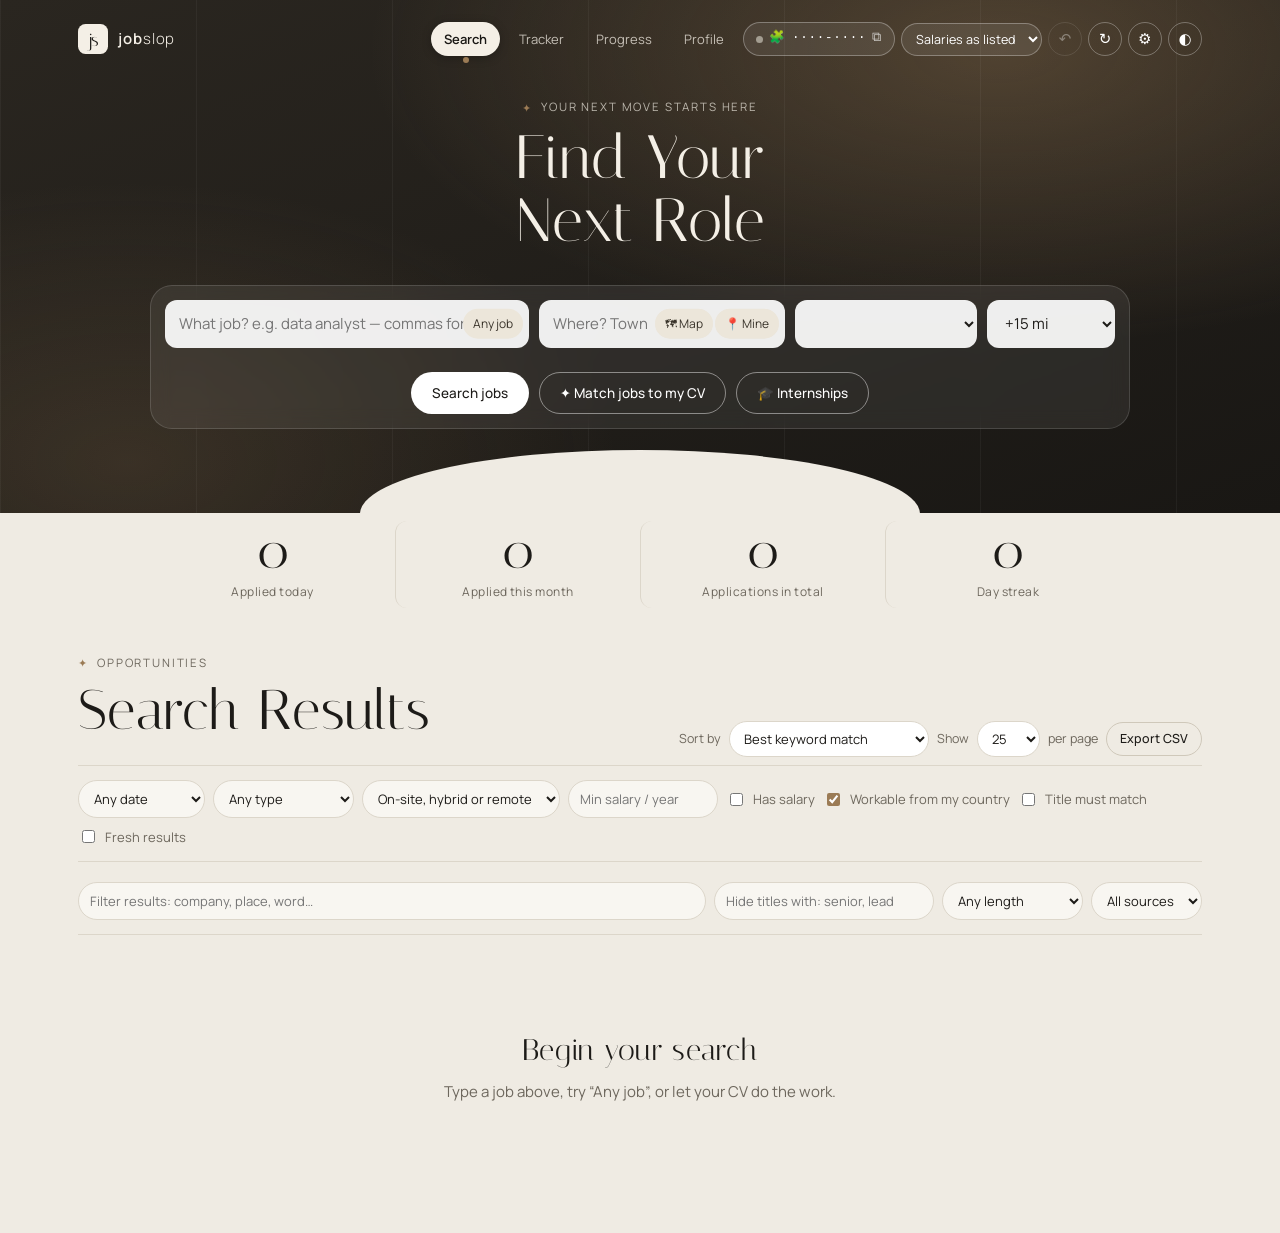
==== commit b05c616e: "ZipRecruiter into the UK and US plugins; logo without the drop ZipRecruiter UK moved from the app in" ====
--- a/ui/index.html
+++ b/ui/index.html
@@ -2,13 +2,13 @@
 <html lang="en" data-theme="auto" data-palette="sand"><head>
 <meta charset="utf-8"><meta name="viewport" content="width=device-width,initial-scale=1">
 <title>jobslop</title>
-<link rel="icon" href="data:image/svg+xml,%3Csvg xmlns='http://www.w3.org/2000/svg' viewBox='0 0 64 64'%3E%3Crect width='64' height='64' rx='16' fill='%231d1b18'/%3E%3Ctext x='29' y='46' text-anchor='middle' font-family='Bodoni MT,Didot,serif' font-size='38' fill='%23f4efe6'%3Ejs%3C/text%3E%3Cpath d='M51 9c0 0-6 8-6 12a6 6 0 0 0 12 0c0-4-6-12-6-12z' fill='%23b08a5f'/%3E%3C/svg%3E">
+<link rel="icon" href="data:image/svg+xml,%3Csvg xmlns='http://www.w3.org/2000/svg' viewBox='0 0 64 64'%3E%3Crect width='64' height='64' rx='16' fill='%231d1b18'/%3E%3Ctext x='32' y='46' text-anchor='middle' font-family='Bodoni MT,Didot,serif' font-size='38' fill='%23f4efe6'%3Ejs%3C/text%3E%3C/svg%3E">
 <link rel="stylesheet" href="/ui/app.css">
 </head>
 <body>
 <div id="loadbar"></div>
 <div id="splash"><div>
-  <svg viewBox="0 0 64 64" class="mark"><rect width="64" height="64" rx="16" fill="#f4efe6"/><text x="29" y="46" text-anchor="middle" font-family="Italiana,'Bodoni MT',Didot,serif" font-size="38" fill="#1d1b18">js</text><path d="M51 9c0 0-6 8-6 12a6 6 0 0 0 12 0c0-4-6-12-6-12z" fill="#b08a5f"/></svg>
+  <svg viewBox="0 0 64 64" class="mark"><rect width="64" height="64" rx="16" fill="#f4efe6"/><text x="32" y="46" text-anchor="middle" font-family="Italiana,'Bodoni MT',Didot,serif" font-size="38" fill="#1d1b18">js</text></svg>
   <div class="word">jobslop</div>
 </div></div>
 
@@ -16,7 +16,7 @@
 <header class="hero">
   <div class="wrap">
     <nav class="top">
-      <a class="logo" id="home" href="#" aria-label="jobslop — go to Search" data-tip="Back to Search"><svg viewBox="0 0 64 64" aria-hidden="true"><rect width="64" height="64" rx="16" fill="#f4efe6"/><text x="29" y="46" text-anchor="middle" font-family="Italiana,'Bodoni MT',Didot,serif" font-size="38" fill="#1d1b18">js</text><path d="M51 9c0 0-6 8-6 12a6 6 0 0 0 12 0c0-4-6-12-6-12z" fill="#b08a5f"/></svg><span class="brand">job<b>slop</b></span></a>
+      <a class="logo" id="home" href="#" aria-label="jobslop — go to Search" data-tip="Back to Search"><svg viewBox="0 0 64 64" aria-hidden="true"><rect width="64" height="64" rx="16" fill="#f4efe6"/><text x="32" y="46" text-anchor="middle" font-family="Italiana,'Bodoni MT',Didot,serif" font-size="38" fill="#1d1b18">js</text></svg><span class="brand">job<b>slop</b></span></a>
       <div class="navlinks" style="position:relative">
         <button class="tab on" data-tab="search">Search</button>
         <button class="tab" data-tab="tracker">Tracker</button>
@@ -377,7 +377,7 @@
 
 <!-- ======================= ONBOARDING (first run) ======================= -->
 <div class="modal" id="m-onboard"><div class="box ob">
-  <div class="obhero"><svg viewBox="0 0 64 64" class="oblogo"><rect width="64" height="64" rx="16" fill="#f4efe6"/><text x="29" y="46" text-anchor="middle" font-family="Italiana,'Bodoni MT',Didot,serif" font-size="38" fill="#1d1b18">js</text><path d="M51 9c0 0-6 8-6 12a6 6 0 0 0 12 0c0-4-6-12-6-12z" fill="#b08a5f"/></svg>
+  <div class="obhero"><svg viewBox="0 0 64 64" class="oblogo"><rect width="64" height="64" rx="16" fill="#f4efe6"/><text x="32" y="46" text-anchor="middle" font-family="Italiana,'Bodoni MT',Didot,serif" font-size="38" fill="#1d1b18">js</text></svg>
     <div class="kicker" style="color:rgba(244,239,230,.7)" id="obkick">Welcome</div></div>
 
   <section class="obstep" data-step="0">
@@ -410,17 +410,23 @@
   </section>
 
   <section class="obstep" data-step="3" hidden>
+    <h3>Job boards &amp; extras</h3>
+    <p>LinkedIn, Indeed and Glassdoor are always searched. Tick the extras you'd like, such as your country's job boards — you can change this any time in <b>⚙ Settings → Plugins</b>.</p>
+    <div class="obplugs" id="obplugs"></div>
+  </section>
+
+  <section class="obstep" data-step="4" hidden>
     <h3>Searching</h3>
     <ul class="oblist">
       <li><b>Type a job</b> — use commas for several, e.g. <i>chef, kitchen porter</i></li>
       <li><b>Any job</b> — no keyword, shows everything near you</li>
       <li><b>✦ Match jobs to my CV</b> — searches your job titles and ranks results by fit</li>
       <li><b>Filters</b> — date posted, full/part-time, remote, minimum salary, nearest first</li>
-      <li><b>Job boards</b> — tick or untick the chips under the search box; extra boards can be added with free keys in <b>⚙ Settings</b></li>
+      <li><b>Job boards</b> — tick or untick the chips under the search box; more boards are in <b>⚙ Settings → Plugins</b></li>
     </ul>
   </section>
 
-  <section class="obstep" data-step="4" hidden>
+  <section class="obstep" data-step="5" hidden>
     <h3>Apply & keep track</h3>
     <ul class="oblist">
       <li><b>☆ Save</b> or <b>✓ Mark applied</b> on any job — it goes on your <b>Tracker</b> board</li>
--- a/ui/app.css
+++ b/ui/app.css
@@ -431,6 +431,13 @@
 }
 /* onboarding */
 .modal .box.ob{padding:0;width:min(620px,100%);overflow:hidden}
+.obplugs{display:flex;flex-direction:column;gap:6px;max-height:330px;overflow:auto;padding-right:4px}
+.obplug{display:flex;gap:10px;align-items:flex-start;padding:9px 12px;border:1px solid var(--line);border-radius:12px;cursor:pointer}
+.obplug.on{border-color:var(--accent);background:var(--accent-soft)}
+.obplug input{margin-top:3px;width:16px;height:16px;accent-color:var(--accent);flex:0 0 auto}
+.obplug small{display:block;color:var(--muted);font-size:12px;line-height:1.4;margin-top:2px}
+.obmore summary{cursor:pointer;font-size:13px;color:var(--muted);padding:6px 2px}
+.obmore .obplug{margin-top:6px}
 .obhero{display:flex;align-items:center;gap:12px;padding:18px 24px;color:#f4efe6;
   background:radial-gradient(320px 160px at 90% 0%,color-mix(in srgb,var(--accent) 45%,transparent),transparent 70%),linear-gradient(160deg,var(--hero2),var(--hero1))}
 .oblogo{width:38px;height:38px}
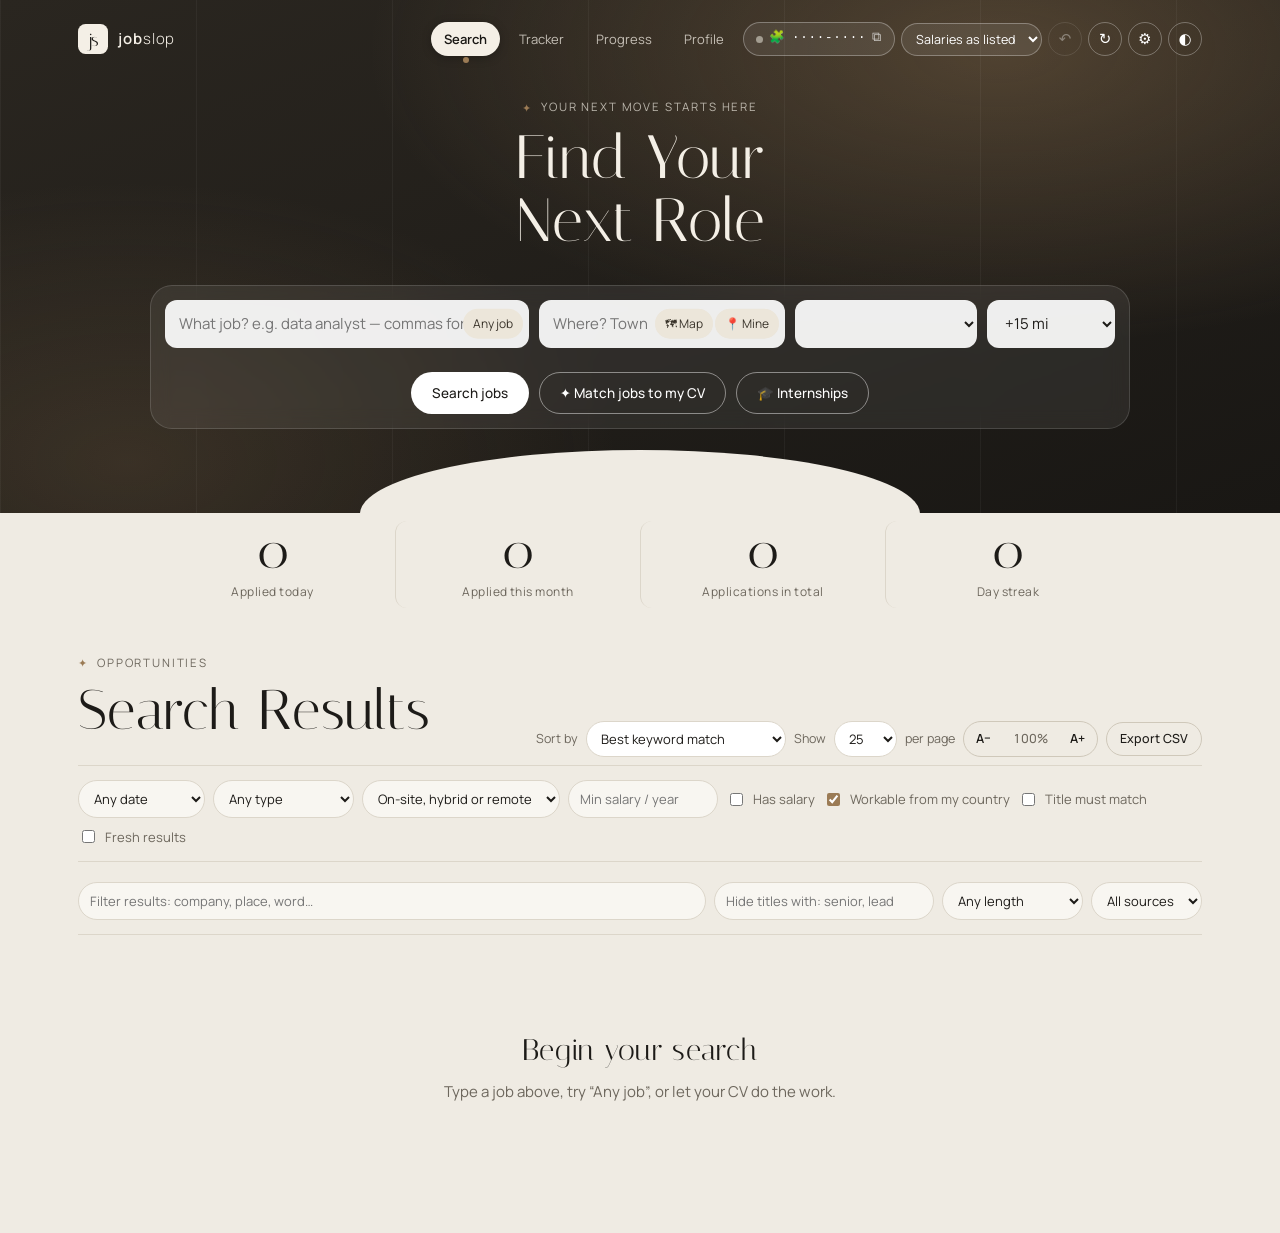
==== commit 78d0830b: "Clearer list font, list text zoom, search looks inside the advert - Job titles use a clear sans font" ====
--- a/ui/index.html
+++ b/ui/index.html
@@ -35,6 +35,8 @@
           <div class="seg" id="modeseg"><button data-mode="light">Light</button><button data-mode="auto">Auto</button><button data-mode="dark">Dark</button></div>
           <div class="kicker">Colour scheme</div>
           <div class="swatches" id="swatches"></div>
+          <div class="kicker">Job list font</div>
+          <div class="seg" id="fontseg"><button data-font="clear" data-tip="Clean and easy to read">Clear</button><button data-font="legible" data-tip="Wider letters that are hard to mix up">Extra clear</button><button data-font="classic" data-tip="The original thin serif titles">Classic</button></div>
         </div>
       </div>
     </nav>
@@ -89,6 +91,7 @@
           <option value="company">Company A–Z</option><option value="title">Job title A–Z</option>
         </select></label>
       <label class="sortby">Show <select id="perpage" aria-label="Results per page"><option value="25">25</option><option value="50">50</option><option value="100">100</option><option value="0">All</option></select> per page</label>
+      <div class="zoomctl" role="group" aria-label="Text size in the list"><button id="zoomout" data-tip="Smaller text (Ctrl −)" aria-label="Smaller text">A−</button><button id="zoomval" data-tip="Back to normal size">100%</button><button id="zoomin" data-tip="Bigger text (Ctrl +)" aria-label="Bigger text">A+</button></div>
       <button class="pill line sm" id="csv">Export CSV</button></div>
   </div>
   <div class="filters">
@@ -265,6 +268,11 @@
       <section data-set="updates" class="pc-only" hidden>
         <div class="psec" style="margin-top:0">Updates</div>
         <div style="display:flex;gap:10px;align-items:center;flex-wrap:wrap"><span id="updinfo" class="muted" style="font-size:13px;flex:1;min-width:200px"></span><button class="pill line sm" id="updcheck">Check for updates</button></div>
+        <div id="licbox" hidden style="margin:12px 0 4px">
+          <div class="lirow"><input type="password" id="lickey" placeholder="Gumroad licence key" autocomplete="off" aria-label="Gumroad licence key">
+            <button class="pill dark sm" id="licsave">Check key</button></div>
+          <p class="muted" id="licmsg" style="font-size:12.5px;margin:6px 0 0"></p>
+        </div>
         <label class="check" style="margin-top:8px"><input type="checkbox" id="updoff"> Don't receive any updates</label>
         <p class="muted" style="font-size:12px;margin:4px 0 0 22px">When ticked, jobslop never checks for new versions. Otherwise it asks GitHub twice a day — nothing about you is sent.</p>
       </section>
--- a/ui/app.css
+++ b/ui/app.css
@@ -127,20 +127,38 @@
 .statusline .warn{color:var(--warn)}
 
 /* job rows - numbered list like the reference */
-.jobs{list-style:none;margin:0;padding:0}
-.jobrow{display:grid;grid-template-columns:54px 1fr auto;gap:6px 18px;padding:20px 4px;border-bottom:1px solid var(--line);align-items:start;transition:background .15s}
+/* sizes are in em so the list's A-/A+ (--lz) scales them all; the title font is picked under the theme button */
+:root{--lz:1;--listfont:var(--body)}
+:root[data-listfont="legible"]{--listfont:Verdana,Tahoma,"Segoe UI",sans-serif}
+.jobs{list-style:none;margin:0;padding:0;font-size:calc(15px * var(--lz))}
+:root[data-listfont="legible"] .jobs{font-family:var(--listfont)}
+.jobrow{display:grid;grid-template-columns:3.6em 1fr auto;gap:6px 18px;padding:1.2em 4px;border-bottom:1px solid var(--line);align-items:start;transition:background .15s}
 .jobrow:hover{background:color-mix(in srgb,var(--surface) 70%,transparent)}
-.jobrow .num{font-size:12px;color:var(--muted);padding-top:9px;letter-spacing:.06em}
-.jobrow h3{margin:0;font-family:var(--display);font-weight:400;font-size:25px;line-height:1.15;cursor:pointer}
+.jobrow .num{font-size:.8em;color:var(--muted);padding-top:.6em;letter-spacing:.06em}
+.jobrow h3{margin:0;font-family:var(--listfont);font-weight:650;font-size:1.3em;line-height:1.3;letter-spacing:-.005em;cursor:pointer}
+:root[data-listfont="legible"] .jobrow h3{font-weight:700;font-size:1.22em;letter-spacing:0}
+:root[data-listfont="classic"] .jobrow h3{font-family:var(--display);font-weight:400;font-size:1.67em;line-height:1.15}
 .jobrow h3:hover{color:var(--accent)}
+.jobs .meta{font-size:.87em}
+.jobs .tag{font-size:.73em}
+.jobs .match{font-size:.77em}
+.found{font-size:.9em;color:var(--text);margin-top:8px;line-height:1.55;padding:6px 10px;border-left:3px solid var(--accent);background:var(--accent-soft);border-radius:0 8px 8px 0;max-width:80ch}
+.found .lbl{font-size:.8em;letter-spacing:.08em;text-transform:uppercase;color:var(--accent);font-weight:700;margin-right:8px}
+.found mark{background:none;color:inherit;font-weight:700;text-decoration:underline;text-decoration-color:var(--accent);text-underline-offset:2px}
+.zoomctl{display:inline-flex;align-items:center;border:1px solid var(--line2);border-radius:999px;padding:2px;gap:2px}
+.zoomctl button{border-radius:999px;padding:5px 10px;font-size:12.5px;font-weight:600;color:var(--text);min-width:34px}
+.zoomctl #zoomval{font-weight:500;color:var(--muted);min-width:48px;font-variant-numeric:tabular-nums}
+.zoomctl button:hover:not(:disabled){background:var(--accent-soft)}
+.zoomctl button:disabled{opacity:.35;cursor:default}
 .meta{display:flex;flex-wrap:wrap;gap:4px 16px;font-size:13px;color:var(--muted);margin-top:6px}
 .meta b{color:var(--text);font-weight:600}
 .sal{color:var(--good);font-weight:600}
 .tag{display:inline-block;font-size:11px;letter-spacing:.06em;text-transform:uppercase;padding:2px 9px;border-radius:999px;border:1px solid var(--line2);color:var(--muted)}
 .match{display:inline-block;font-size:11.5px;font-weight:600;padding:2px 9px;border-radius:999px;background:var(--accent-soft);color:var(--accent)}
 .acts{display:flex;gap:6px;flex-wrap:wrap;justify-content:flex-end;padding-top:4px}
-.jobrow details{grid-column:2/-1;font-size:13.5px;color:var(--muted)}
-.jobrow summary{cursor:pointer;font-size:12px;letter-spacing:.08em;text-transform:uppercase;width:max-content}
+.jobrow details{grid-column:2/-1;font-size:.92em;color:var(--muted)}
+.jobrow details p{color:var(--text);line-height:1.7;max-width:75ch}
+.jobrow summary{cursor:pointer;font-size:.85em;letter-spacing:.08em;text-transform:uppercase;width:max-content}
 .empty{text-align:center;color:var(--muted);padding:60px 0;font-size:15px}
 .empty .serif{font-size:30px;color:var(--text);display:block;margin-bottom:6px}
 
@@ -151,8 +169,9 @@
 .col h4{margin:2px 4px 10px;font-weight:600;font-size:12px;letter-spacing:.12em;text-transform:uppercase;display:flex;justify-content:space-between;color:var(--muted)}
 .card{background:var(--surface2);border:1px solid var(--line);border-radius:12px;padding:11px 12px;margin-bottom:9px;cursor:grab;box-shadow:var(--shadow)}
 .card:active{cursor:grabbing}
-.card .t{font-family:var(--display);font-size:19px;line-height:1.15}
-.card .c{font-size:12.5px;color:var(--muted);margin-top:3px}
+.card .t{font-family:var(--listfont);font-weight:650;font-size:calc(15.5px * var(--lz));line-height:1.3}
+:root[data-listfont="classic"] .card .t{font-family:var(--display);font-weight:400;font-size:calc(19px * var(--lz));line-height:1.15}
+.card .c{font-size:calc(12.5px * var(--lz));color:var(--muted);margin-top:3px}
 .card .d{font-size:11.5px;color:var(--muted);margin-top:6px;display:flex;gap:8px;flex-wrap:wrap}
 .card .due{color:var(--warn);font-weight:600}
 .card .cacts{display:flex;gap:4px;margin-top:8px;flex-wrap:wrap}
@@ -220,6 +239,9 @@
 .modal.open{display:grid}
 .modal .box{background:var(--surface);color:var(--text);border-radius:20px;padding:24px;width:min(560px,100%);max-height:88vh;overflow:auto;box-shadow:0 30px 80px rgba(0,0,0,.35)}
 .modal .box.wide{width:min(880px,100%);padding:28px 32px}
+/* maps (Leaflet) give their layers z-index 400-1000: keep each map in its own layer so windows, pop-ups
+   and the header always stay on top of it */
+.leaflet-container{isolation:isolate;z-index:0}
 /* Settings: a side menu of sections, one shown at a time */
 .modal .box.settings{width:min(1120px,100%);height:min(780px,92vh);padding:0;display:flex;flex-direction:column;overflow:hidden}
 .sethead{padding:22px 28px 10px;border-bottom:1px solid var(--line)}
@@ -289,6 +311,9 @@
 .strip>div:hover{background:var(--surface)}
 .navlinks button.tab:not(.on):hover{background:rgba(255,255,255,.08)}
 :focus-visible{outline:2px solid var(--accent);outline-offset:2px}
+/* the round header buttons sit close together: their focus ring goes inside, so it never overlaps a neighbour */
+.navlinks .iconbtn:focus-visible,.navlinks .navchip:focus-visible{outline-offset:-3px}
+.navlinks .updicon:focus-visible{outline-color:#fff}
 input:focus-visible,select:focus-visible,textarea:focus-visible{outline:none;box-shadow:0 0 0 3px var(--accent-soft)}
 /* hover / keyboard-focus labels: one floating label above everything, kept inside the window */
 #tip{position:fixed;top:0;left:0;z-index:1000;width:max-content;max-width:min(300px,calc(100vw - 12px));background:var(--text);color:var(--bg);font:500 12px/1.4 var(--body);
@@ -325,9 +350,20 @@
 .navlinks .updicon.dl{background:conic-gradient(rgba(76,198,127,.55) calc(var(--p,0)*1%),rgba(76,198,127,.1) 0)}
 .navlinks .updicon.ready{background:#4cc67f;color:#0f1a12;border-color:#4cc67f;animation:updpulse 1.6s ease-in-out infinite}
 @keyframes updpulse{0%,100%{box-shadow:0 0 0 0 rgba(76,198,127,.55)}50%{box-shadow:0 0 0 7px rgba(76,198,127,0)}}
-.updpop{width:300px}
-.updpop h4{margin:4px 0 2px;font-family:var(--display);font-weight:400;font-size:24px}
-.updpop .acts2{display:flex;gap:6px;flex-wrap:wrap;margin-top:12px}
+.updpop{width:272px;padding:0;border-radius:12px;overflow:hidden}
+.updpop .uhead{display:flex;flex-direction:column;align-items:center;gap:4px;padding:22px 18px 16px;text-align:center;background:var(--surface2);border-bottom:1px solid var(--line)}
+.updpop .ubadge{width:52px;height:52px;border-radius:12px;display:grid;place-items:center;font-size:24px;font-weight:700;color:#4cc67f;background:rgba(76,198,127,.14);border:1px solid rgba(76,198,127,.4);margin-bottom:6px}
+.updpop .ubadge.ready{background:#4cc67f;color:#0f1a12}
+.updpop .kicker{margin:0}
+.updpop h4{margin:0;font-family:var(--display);font-weight:400;font-size:26px;line-height:1.1}
+.updpop .uwas{font-size:12px;color:var(--muted)}
+.updpop .ubody{padding:14px 16px 16px;display:flex;flex-direction:column;gap:10px}
+.updpop .unote{margin:0;font-size:12.5px;color:var(--muted);line-height:1.45;text-align:center}
+.updpop .uprim{width:100%;justify-content:center;border-radius:10px}
+.updpop .usec{display:grid;grid-template-columns:1fr 1fr;gap:8px}
+.updpop .usec:empty{display:none}
+.updpop .usec .pill{justify-content:center;border-radius:10px}
+.updpop .usec .pill:only-child{grid-column:1/-1}
 .updprog{height:6px;border-radius:99px;background:var(--line);overflow:hidden;margin-top:6px}
 .updprog i{display:block;height:100%;width:0;background:var(--accent);transition:width .3s}
 .emptyacts{display:flex;gap:8px;justify-content:center;flex-wrap:wrap;margin-top:16px}
